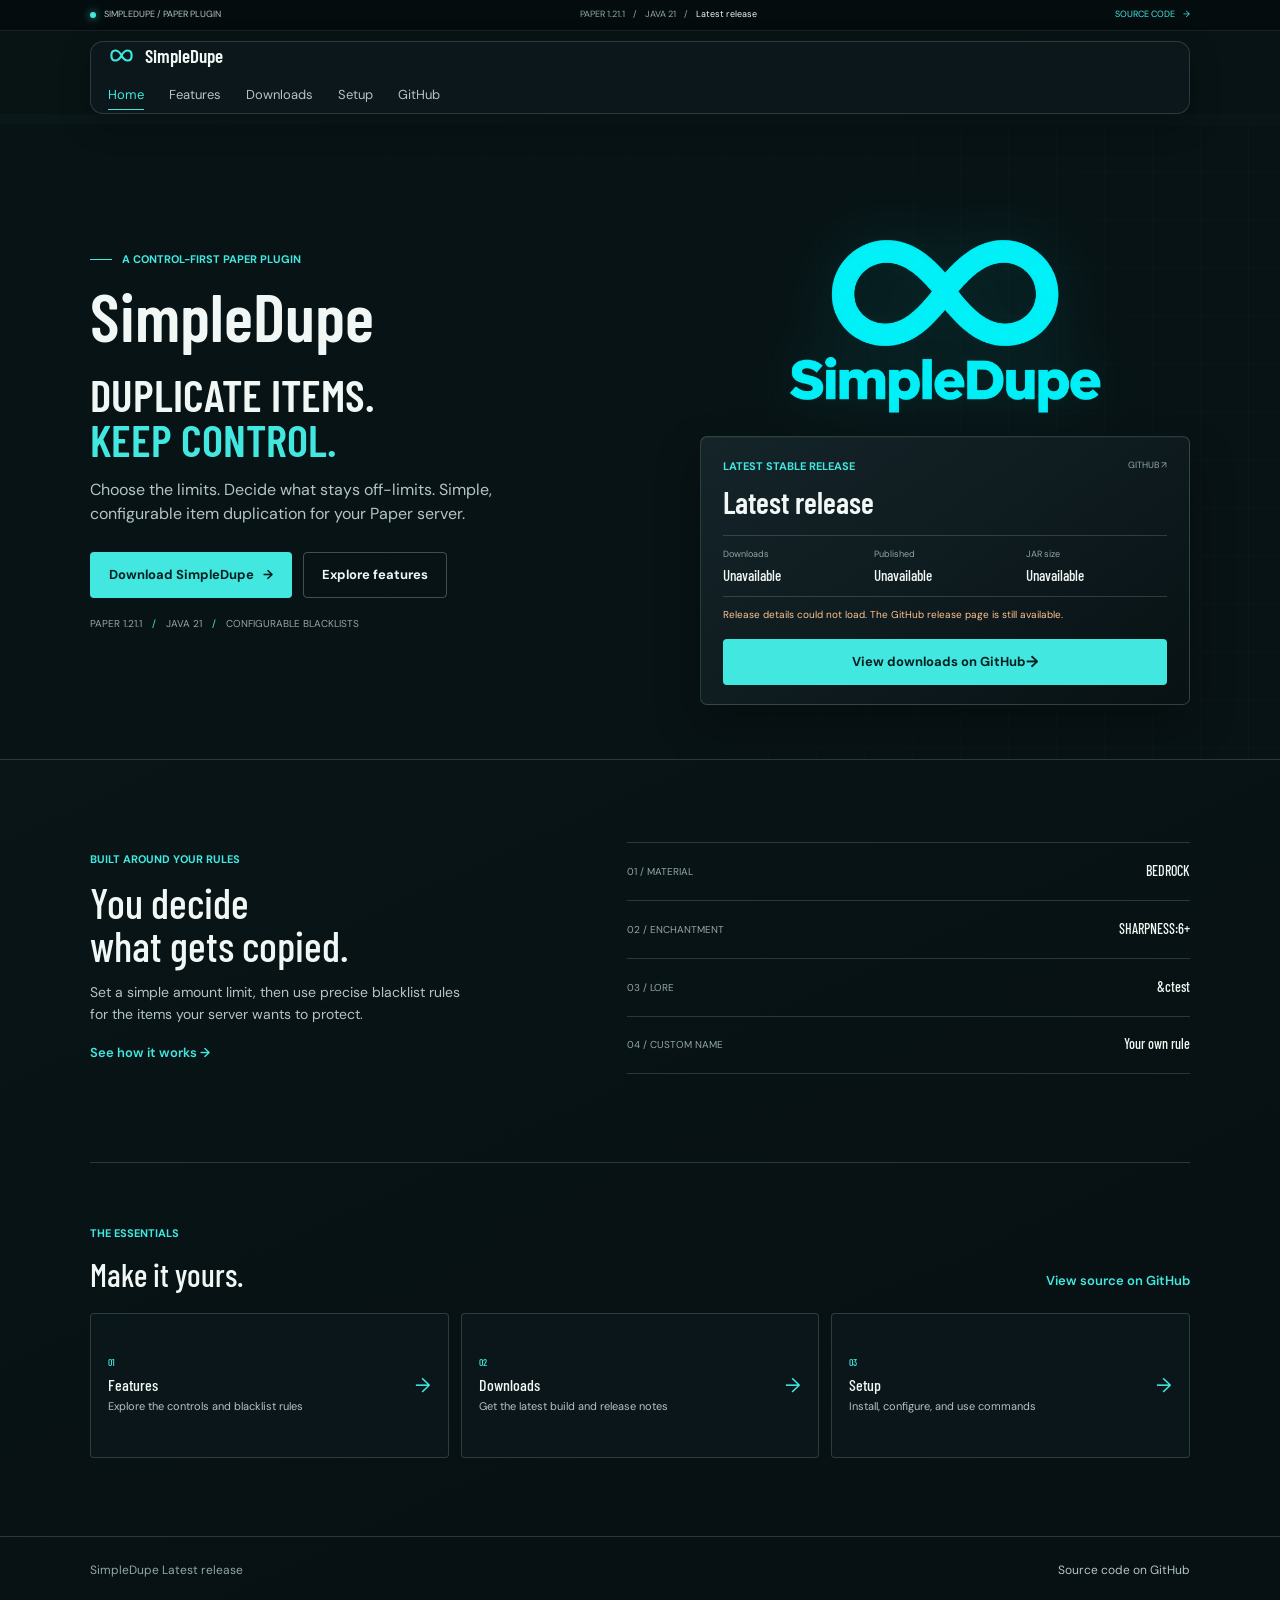
==== index.html @ b07b2b90 "Website 1.0.1" ====
<!doctype html>
<html lang="en">
<head>
  <meta charset="utf-8">
  <meta name="viewport" content="width=device-width, initial-scale=1">
  <meta name="theme-color" content="#081315">
  <meta name="description" content="SimpleDupe is a configurable Paper plugin for duplicating items with limits and detailed blacklists.">
  <title>SimpleDupe | Hub</title>
  <link rel="icon" type="image/svg+xml" href="assets/favicon.svg">
  <link rel="preconnect" href="https://fonts.googleapis.com">
  <link rel="preconnect" href="https://fonts.gstatic.com" crossorigin>
  <link href="https://fonts.googleapis.com/css2?family=Barlow+Condensed:wght@500;600;700&family=DM+Sans:wght@400;500;600;700&display=swap" rel="stylesheet">
  <link rel="stylesheet" href="styles.css">
</head>
<body>
  <header class="site-header">
    <div class="site-status">
      <div class="site-status-inner container">
        <span class="status-name"><span class="status-light" aria-hidden="true"></span> SIMPLEDUPE / PAPER PLUGIN</span>
        <span class="status-details">PAPER 1.21.1 <span aria-hidden="true">/</span> JAVA 21 <span aria-hidden="true">/</span> <span data-release-version>Loading...</span></span>
        <a href="https://github.com/skitmc/SimpleDupe" target="_blank" rel="noopener noreferrer">SOURCE CODE <span aria-hidden="true">&rarr;</span></a>
      </div>
    </div>
    <nav class="site-nav container" aria-label="Main navigation">
      <a class="brand" href="index.html" aria-label="SimpleDupe home"><img class="brand-icon" src="assets/favicon.svg" alt=""><span>SimpleDupe</span></a>
      <div class="nav-links">
        <a href="index.html" aria-current="page">Home</a>
        <a href="features.html">Features</a>
        <a href="download.html">Downloads</a>
        <a href="setup.html">Setup</a>
        <a href="https://github.com/skitmc/SimpleDupe" target="_blank" rel="noopener noreferrer">GitHub</a>
      </div>
    </nav>
  </header>

  <main>
    <section class="home-hero">
      <span class="shooting-star star-one" aria-hidden="true"></span>
      <span class="shooting-star star-two" aria-hidden="true"></span>
      <span class="shooting-star star-three" aria-hidden="true"></span>
      <div class="hero-inner container">
        <div class="hero-copy">
          <p class="eyebrow">A control-first Paper plugin</p>
          <h1>SimpleDupe</h1>
          <p class="hero-manifesto">DUPLICATE ITEMS.<br><span>KEEP CONTROL.</span></p>
          <p class="hero-lede">Choose the limits. Decide what stays off-limits. Simple, configurable item duplication for your Paper server.</p>
          <div class="hero-actions">
            <a class="button button-primary" href="download.html">Download SimpleDupe <span aria-hidden="true">&rarr;</span></a>
            <a class="button button-secondary" href="features.html">Explore features</a>
          </div>
          <p class="hero-compatibility">PAPER 1.21.1 <span aria-hidden="true">/</span> JAVA 21 <span aria-hidden="true">/</span> CONFIGURABLE BLACKLISTS</p>
        </div>
        <div class="hero-showcase">
          <img class="hero-art" src="assets/simpledupe-logo.png" alt="SimpleDupe cyan infinity logo">
          <section class="release-panel" aria-label="Latest release details">
            <div class="release-panel-heading">
              <p class="section-kicker">Latest stable release</p>
              <a href="https://github.com/skitmc/SimpleDupe/releases/latest" target="_blank" rel="noopener noreferrer">GITHUB <span aria-hidden="true">&nearr;</span></a>
            </div>
            <h2 data-release-version>Loading...</h2>
            <div class="release-panel-facts">
              <div><span>Downloads</span><strong data-release-downloads>Loading...</strong></div>
              <div><span>Published</span><strong data-release-date>Loading...</strong></div>
              <div><span>JAR size</span><strong data-jar-size>Loading...</strong></div>
            </div>
            <p class="release-status" data-release-status role="status" aria-live="polite">Checking latest release...</p>
            <a class="button button-primary release-download" data-download-jar href="https://github.com/skitmc/SimpleDupe/releases/latest" target="_blank" rel="noopener noreferrer"><span data-download-label>View latest release</span><span aria-hidden="true">&rarr;</span></a>
          </section>
        </div>
      </div>
    </section>

    <section class="control-story container" aria-labelledby="control-title">
      <div class="control-intro">
        <p class="section-kicker">Built around your rules</p>
        <h2 id="control-title">You decide<br>what gets copied.</h2>
        <p>Set a simple amount limit, then use precise blacklist rules for the items your server wants to protect.</p>
        <a class="inline-link" href="features.html">See how it works <span aria-hidden="true">&rarr;</span></a>
      </div>
      <div class="control-list" aria-label="Blacklist options">
        <div class="control-row"><span class="control-type">01 / MATERIAL</span><span class="control-value">BEDROCK</span></div>
        <div class="control-row"><span class="control-type">02 / ENCHANTMENT</span><span class="control-value">SHARPNESS:6+</span></div>
        <div class="control-row"><span class="control-type">03 / LORE</span><span class="control-value">&amp;ctest</span></div>
        <div class="control-row"><span class="control-type">04 / CUSTOM NAME</span><span class="control-value">Your own rule</span></div>
      </div>
    </section>

    <section class="hub-section container" aria-labelledby="hub-title">
      <div class="hub-heading">
        <div>
          <p class="section-kicker">The essentials</p>
          <h2 id="hub-title">Make it yours.</h2>
        </div>
        <a class="inline-link" href="https://github.com/skitmc/SimpleDupe" target="_blank" rel="noopener noreferrer">View source on GitHub</a>
      </div>
      <nav class="hub-grid" aria-label="SimpleDupe pages">
        <a class="hub-link" href="features.html">
          <span><span class="hub-index">01</span><strong>Features</strong><small>Explore the controls and blacklist rules</small></span>
          <span class="hub-arrow" aria-hidden="true">&rarr;</span>
        </a>
        <a class="hub-link" href="download.html">
          <span><span class="hub-index">02</span><strong>Downloads</strong><small>Get the latest build and release notes</small></span>
          <span class="hub-arrow" aria-hidden="true">&rarr;</span>
        </a>
        <a class="hub-link" href="setup.html">
          <span><span class="hub-index">03</span><strong>Setup</strong><small>Install, configure, and use commands</small></span>
          <span class="hub-arrow" aria-hidden="true">&rarr;</span>
        </a>
      </nav>
    </section>
  </main>

  <footer class="site-footer">
    <div class="footer-inner container"><span>SimpleDupe <span data-release-version>Latest release</span></span><a href="https://github.com/skitmc/SimpleDupe" target="_blank" rel="noopener noreferrer">Source code on GitHub</a></div>
  </footer>
  <script src="site.js" defer></script>
</body>
</html>
---- styles.css ----
:root {
  color-scheme: dark;
  --night: #081315;
  --surface: #0d1c1f;
  --ink: #f1f7f5;
  --muted: #b3c5c2;
  --faint: #91a8a4;
  --cyan: #42e8e0;
  --rule: rgba(188, 225, 222, .19);
  --ease-out: cubic-bezier(.2, .75, .25, 1);
  --display: "Barlow Condensed", "Avenir Next", sans-serif;
  --body: "DM Sans", "Avenir Next", sans-serif;
}

* { box-sizing: border-box; }
html { scroll-behavior: smooth; }
::selection { background: rgba(66, 232, 224, .25); color: var(--ink); }
body {
  margin: 0;
  background: linear-gradient(155deg, #0b181a 0%, var(--night) 55%, #071012 100%);
  color: var(--ink);
  font: 16px/1.55 var(--body);
}
a { color: inherit; }
a:focus-visible, button:focus-visible {
  outline: 2px solid var(--cyan);
  outline-offset: 4px;
}
.container { width: min(1100px, calc(100% - 48px)); margin-inline: auto; }
h1, h2, h3, p { margin-top: 0; }
h1, h2, h3 { font-family: var(--display); }

.site-header {
  position: sticky;
  top: 0;
  z-index: 5;
  background: rgba(8, 19, 21, .9);
  backdrop-filter: blur(18px);
}
.site-status {
  border-bottom: 1px solid rgba(188, 225, 222, .1);
  background: rgba(4, 11, 13, .72);
}
.site-status-inner {
  min-height: 30px;
  display: flex;
  align-items: center;
  justify-content: space-between;
  gap: 18px;
  color: var(--faint);
  font-size: 9px;
}
.status-name, .status-details, .site-status-inner > a { display: inline-flex; align-items: center; gap: 8px; white-space: nowrap; }
.status-name { color: var(--muted); }
.status-light { width: 6px; height: 6px; border-radius: 50%; background: var(--cyan); box-shadow: 0 0 9px rgba(66, 232, 224, .8); }
.status-details span[data-release-version] { color: var(--ink); }
.site-status-inner > a { color: var(--cyan); text-decoration: none; }
.site-status-inner > a:hover { color: var(--ink); }
.site-status-inner > a span { transition: transform .2s var(--ease-out); }
.site-status-inner > a:hover span { transform: translateX(3px); }
.site-nav {
  width: min(1100px, calc(100% - 48px));
  min-height: 66px;
  margin-block: 10px;
  padding-inline: 17px;
  border: 1px solid rgba(188, 225, 222, .18);
  border-radius: 13px;
  background: rgba(13, 25, 29, .82);
  box-shadow: 0 10px 32px rgba(0, 0, 0, .22);
}
.brand {
  display: inline-flex;
  align-items: center;
  gap: 10px;
  flex: 0 0 auto;
  font: 600 19px/1 var(--display);
  text-decoration: none;
}
.brand-icon { width: 27px; height: 27px; display: block; }
.nav-links { display: flex; align-items: center; gap: 25px; }
.nav-links a {
  position: relative;
  padding-block: 8px;
  color: var(--muted);
  font-size: 13px;
  text-decoration: none;
  transition: color .22s ease;
}
.nav-links a::after {
  position: absolute;
  right: 0;
  bottom: 3px;
  left: 0;
  height: 1px;
  content: "";
  background: var(--cyan);
  transform: scaleX(0);
  transform-origin: left;
  transition: transform .26s var(--ease-out);
}
.nav-links a:hover, .nav-links a:focus-visible, .nav-links a[aria-current="page"] { color: var(--cyan); }
.nav-links a:hover::after, .nav-links a:focus-visible::after, .nav-links a[aria-current="page"]::after { transform: scaleX(1); }
.brand-icon { transition: transform .35s var(--ease-out), filter .35s ease; }
.brand:hover .brand-icon { filter: drop-shadow(0 0 7px rgba(66, 232, 224, .7)); transform: rotate(-8deg) scale(1.08); }

.home-hero {
  position: relative;
  overflow: hidden;
  border-bottom: 1px solid var(--rule);
  background-color: var(--night);
  background-image:
    linear-gradient(rgba(180, 223, 219, .035) 1px, transparent 1px),
    linear-gradient(90deg, rgba(180, 223, 219, .035) 1px, transparent 1px);
  background-size: 48px 48px;
  animation: grid-drift 34s linear infinite;
}
.home-hero::after {
  position: absolute;
  inset: 0;
  z-index: 0;
  content: "";
  pointer-events: none;
  background: linear-gradient(90deg, var(--night) 0%, rgba(8, 19, 21, .94) 42%, rgba(8, 19, 21, .48) 100%);
}
.hero-inner {
  position: relative;
  z-index: 1;
  min-height: 610px;
  display: grid;
  grid-template-columns: 1fr .94fr;
  align-items: center;
  gap: 36px;
  padding-block: 54px;
}
.hero-copy { position: relative; z-index: 1; max-width: 610px; }
.hero-copy > * { animation: hero-enter .7s var(--ease-out) both; }
.hero-copy > :nth-child(1) { animation-delay: .08s; }
.hero-copy > :nth-child(2) { animation-delay: .16s; }
.hero-copy > :nth-child(3) { animation-delay: .24s; }
.hero-copy > :nth-child(4) { animation-delay: .32s; }
.hero-copy > :nth-child(5) { animation-delay: .4s; }
.hero-copy > :nth-child(6) { animation-delay: .48s; }
.eyebrow, .section-kicker {
  display: flex;
  align-items: center;
  gap: 10px;
  margin: 0 0 13px;
  color: var(--cyan);
  font-size: 11px;
  font-weight: 700;
  letter-spacing: 0;
  text-transform: uppercase;
}
.eyebrow::before { width: 22px; height: 1px; background: var(--cyan); content: ""; }
h1 { margin-bottom: 10px; font-size: 68px; font-weight: 600; line-height: 1.02; }
.hero-manifesto { margin: 22px 0 17px; font: 600 45px/.98 var(--display); }
.hero-manifesto span { color: var(--cyan); }
.hero-lede { max-width: 470px; margin-bottom: 25px; color: var(--muted); font-size: 16px; }
.release-version { margin: 0 0 15px; color: var(--cyan); font: 500 17px/1.3 var(--display); }
.hero-actions { display: flex; flex-wrap: wrap; gap: 11px; }
.hero-actions .button-primary span { display: inline-block; margin-left: 9px; transition: transform .22s var(--ease-out); }
.hero-actions .button-primary:hover span { transform: translateX(4px); }
.hero-compatibility { margin: 18px 0 0; color: var(--faint); font-size: 10px; }
.hero-compatibility span { padding-inline: 7px; color: var(--cyan); }
.hero-showcase { position: relative; z-index: 1; width: min(100%, 490px); justify-self: end; }
.hero-art {
  position: relative;
  z-index: 1;
  width: min(100%, 440px);
  height: 285px;
  display: block;
  margin: 0 auto -27px;
  object-fit: contain;
  filter: drop-shadow(0 0 34px rgba(0, 222, 219, .15));
  mix-blend-mode: screen;
  animation: logo-enter .95s .18s var(--ease-out) both, logo-glow 6s 1.2s ease-in-out infinite;
}
.release-panel {
  position: relative;
  z-index: 2;
  padding: 21px 22px 19px;
  border: 1px solid rgba(188, 225, 222, .19);
  border-radius: 7px;
  background: linear-gradient(145deg, rgba(21, 37, 42, .98), rgba(8, 18, 21, .98));
  box-shadow: 0 20px 45px rgba(0, 0, 0, .3), inset 0 1px rgba(255, 255, 255, .035);
  animation: hero-enter .72s .28s var(--ease-out) both;
}
.release-panel-heading { display: flex; align-items: center; justify-content: space-between; gap: 12px; }
.release-panel-heading .section-kicker { margin: 0; }
.release-panel-heading > a { color: var(--faint); font-size: 9px; text-decoration: none; }
.release-panel-heading > a:hover { color: var(--cyan); }
.release-panel h2 { margin: 9px 0 15px; font-size: 30px; font-weight: 600; }
.release-panel-facts { display: grid; grid-template-columns: repeat(3, minmax(0, 1fr)); gap: 10px; padding-block: 12px; border-block: 1px solid var(--rule); }
.release-panel-facts div { min-width: 0; }
.release-panel-facts span { display: block; margin-bottom: 4px; color: var(--faint); font-size: 9px; }
.release-panel-facts strong { display: block; overflow: hidden; color: var(--ink); font: 500 15px/1.2 var(--display); text-overflow: ellipsis; white-space: nowrap; }
.release-panel .release-status { margin: 10px 0 12px; font-size: 10px; }
.release-download { width: 100%; min-height: 41px; justify-content: space-between; }
.release-download > span[aria-hidden="true"] { font-size: 16px; transition: transform .22s var(--ease-out); }
.release-download:hover > span[aria-hidden="true"] { transform: translateX(4px); }

.shooting-star {
  position: absolute;
  z-index: 0;
  width: 110px;
  height: 2px;
  border-radius: 2px;
  opacity: 0;
  pointer-events: none;
  background: linear-gradient(90deg, transparent, rgba(54, 227, 221, .12), var(--cyan));
  box-shadow: 0 0 8px rgba(54, 227, 221, .75);
  transform: rotate(-35deg);
  animation: shoot 7.5s linear infinite;
}
.shooting-star::after {
  position: absolute;
  top: -2px;
  right: -2px;
  width: 6px;
  height: 6px;
  border-radius: 50%;
  content: "";
  background: #e3fffc;
  box-shadow: 0 0 11px 2px var(--cyan);
}
.star-one { top: 16%; right: 6%; animation-delay: .5s; }
.star-two { top: 58%; right: 34%; width: 76px; animation-delay: 3.1s; animation-duration: 9s; }
.star-three { top: 82%; right: 13%; width: 88px; animation-delay: 5.3s; animation-duration: 8s; }
@keyframes shoot {
  0%, 64%, 100% { opacity: 0; transform: translate3d(28px, -18px, 0) rotate(-35deg); }
  68% { opacity: .9; }
  76% { opacity: 0; transform: translate3d(-100px, 65px, 0) rotate(-35deg); }
}
@keyframes grid-drift {
  to { background-position: 48px 48px; }
}
@keyframes hero-enter {
  from { opacity: 0; transform: translateY(15px); }
  to { opacity: 1; transform: translateY(0); }
}
@keyframes logo-enter {
  from { opacity: 0; transform: translateY(12px) scale(.97); }
  to { opacity: 1; transform: translateY(0) scale(1); }
}
@keyframes logo-glow {
  0%, 100% { filter: drop-shadow(0 0 23px rgba(66, 232, 224, .1)); }
  50% { filter: drop-shadow(0 0 38px rgba(66, 232, 224, .24)); }
}

.button {
  position: relative;
  overflow: hidden;
  min-height: 46px;
  display: inline-flex;
  align-items: center;
  justify-content: center;
  padding: 0 18px;
  border: 1px solid transparent;
  border-radius: 4px;
  font-size: 13px;
  font-weight: 700;
  text-decoration: none;
  transition: background .22s ease, border-color .22s ease, box-shadow .22s ease, transform .22s var(--ease-out);
}
.button:hover { box-shadow: 0 7px 22px rgba(0, 0, 0, .22); transform: translateY(-2px); }
.button-primary { background: var(--cyan); color: #062022; }
.button-primary:hover { background: #75f3ec; }
.button-secondary { border-color: rgba(207, 238, 234, .28); color: var(--ink); }
.button-secondary:hover { border-color: var(--cyan); }
.release-status { min-height: 20px; margin: 12px 0 0; color: var(--faint); font-size: 12px; }
.release-status[data-state="error"] { color: #ffc38f; }

.home-highlights { padding-block: 39px 49px; }
.section-heading { max-width: 650px; margin-bottom: 27px; }
.section-heading h2, .page-intro h1 { margin-bottom: 0; }
h2 { margin-bottom: 20px; font-size: 27px; font-weight: 500; line-height: 1.2; }
.feature-grid { display: grid; grid-template-columns: repeat(3, minmax(0, 1fr)); }
.feature {
  min-height: 158px;
  padding: 17px 24px 0 0;
  border-top: 1px solid var(--rule);
}
.feature + .feature { padding-left: 24px; border-left: 1px solid var(--rule); }
.feature-index { display: block; margin-bottom: 17px; color: var(--cyan); font: 500 11px/1 var(--display); }
.feature h3 { margin-bottom: 7px; font-size: 16px; font-weight: 500; }
.feature p { margin: 0; color: var(--muted); font-size: 13px; }
.inline-link { display: inline-block; margin-top: 20px; color: var(--cyan); font-size: 13px; font-weight: 600; text-decoration: none; }
.inline-link:hover { text-decoration: underline; }

.metrics { display: grid; grid-template-columns: repeat(3, 1fr); border-block: 1px solid var(--rule); }
.metric { padding: 19px 24px 19px 0; }
.metric + .metric { padding-left: 24px; border-left: 1px solid var(--rule); }
.metric-label { display: block; margin-bottom: 5px; color: var(--faint); font-size: 10px; font-weight: 700; letter-spacing: 0; text-transform: uppercase; }
.metric-value { display: block; color: var(--ink); font: 500 16px/1.3 var(--display); }
.release-bar { padding-top: 20px; }
.release-bar .metrics { padding-block: 5px; }
.release-bar .metric { padding-block: 16px; }
.release-bar .release-status { margin-top: 8px; }
.control-story {
  display: grid;
  grid-template-columns: .9fr 1.1fr;
  align-items: center;
  gap: 76px;
  padding-block: 82px 88px;
  border-bottom: 1px solid var(--rule);
}
.control-intro h2 { margin-bottom: 15px; font-size: 42px; line-height: 1.03; }
.control-intro h2 span { color: var(--cyan); }
.control-intro > p:not(.section-kicker) { max-width: 390px; margin-bottom: 0; color: var(--muted); font-size: 14px; }
.control-intro .inline-link { margin-top: 18px; }
.control-row {
  min-height: 58px;
  display: flex;
  align-items: center;
  justify-content: space-between;
  gap: 18px;
  border-top: 1px solid var(--rule);
  transition: padding .24s var(--ease-out), border-color .24s ease;
}
.control-row:last-child { border-bottom: 1px solid var(--rule); }
.control-row:hover { padding-inline: 9px; border-color: rgba(66, 232, 224, .48); }
.control-type { color: var(--faint); font-size: 10px; }
.control-value { color: var(--ink); font: 500 14px/1.35 var(--display); text-align: right; }
.hub-section { padding-block: 62px 78px; }
.hub-heading { display: flex; align-items: end; justify-content: space-between; gap: 20px; margin-bottom: 20px; }
.hub-heading h2 { margin: 0; font-size: 32px; }
.hub-heading .inline-link { flex: 0 0 auto; margin: 0 0 2px; }
.hub-grid { display: grid; grid-template-columns: repeat(3, minmax(0, 1fr)); gap: 12px; }
.hub-link {
  min-height: 145px;
  display: flex;
  align-items: center;
  justify-content: space-between;
  gap: 12px;
  padding: 17px;
  border: 1px solid var(--rule);
  border-radius: 4px;
  background: rgba(13, 28, 31, .56);
  text-decoration: none;
  transition: border-color .25s ease, background .25s ease, box-shadow .25s ease, transform .25s var(--ease-out);
}
.hub-link:hover, .hub-link:focus-visible { transform: translateY(-3px); border-color: rgba(66, 232, 224, .6); background: var(--surface); box-shadow: 0 12px 28px rgba(0, 0, 0, .2), inset 0 0 25px rgba(66, 232, 224, .035); }
.hub-index { display: block; margin-bottom: 8px; color: var(--cyan); font: 500 10px/1 var(--display); }
.hub-link strong { display: block; margin-bottom: 3px; font: 500 16px/1.3 var(--display); }
.hub-link small { display: block; color: var(--muted); font-size: 11px; line-height: 1.4; }
.hub-arrow { flex: 0 0 auto; color: var(--cyan); font-size: 20px; transition: transform .25s var(--ease-out); }
.hub-link:hover .hub-arrow, .hub-link:focus-visible .hub-arrow { transform: translateX(5px); }

.page-intro {
  position: relative;
  overflow: hidden;
  isolation: isolate;
  padding-block: 68px 45px;
  border-bottom: 1px solid var(--rule);
  background-image: linear-gradient(rgba(180, 223, 219, .025) 1px, transparent 1px), linear-gradient(90deg, rgba(180, 223, 219, .025) 1px, transparent 1px);
  background-size: 38px 38px;
}
.page-intro::after {
  position: absolute;
  top: 50%;
  right: max(24px, calc((100vw - 1100px) / 2));
  z-index: -1;
  width: 100px;
  height: 1px;
  content: "";
  background: var(--cyan);
  box-shadow: 0 0 24px 5px rgba(66, 232, 224, .16);
  opacity: .65;
  animation: line-breathe 4s ease-in-out infinite;
}
.page-intro h1 { margin-bottom: 12px; font-size: 54px; line-height: 1.04; }
.page-intro p:last-child { max-width: 680px; margin-bottom: 0; color: var(--muted); font-size: 15px; }
.content-section { padding-block: 48px 64px; }
.content-section + .content-section { border-top: 1px solid var(--rule); }
.content-section h2 { margin-bottom: 15px; font-size: 30px; }
.content-copy { max-width: 760px; color: var(--muted); font-size: 14px; }
.content-copy p { margin-bottom: 13px; }
.content-copy strong { color: var(--ink); font-weight: 600; }

.download-layout { display: grid; grid-template-columns: 1fr .85fr; gap: 72px; align-items: start; }
.download-copy h2 { margin-bottom: 10px; }
.download-copy > p:not(.section-kicker) { max-width: 460px; color: var(--muted); font-size: 14px; }
.release-facts { margin: 8px 0 0; }
.fact { display: flex; align-items: baseline; justify-content: space-between; gap: 18px; padding: 12px 0; border-top: 1px solid var(--rule); }
.fact:last-child { border-bottom: 1px solid var(--rule); }
.fact-label { color: var(--faint); font-size: 10px; font-weight: 700; letter-spacing: 0; text-transform: uppercase; }
.fact-value { color: var(--ink); font: 500 14px/1.3 var(--display); text-align: right; }
.release-notes { max-width: 760px; color: #c5d3d1; font-size: 14px; }
.release-notes h3 { margin: 22px 0 8px; color: var(--ink); font-size: 16px; font-weight: 600; }
.release-notes p { margin: 0 0 12px; }
.release-notes ul { margin: 0 0 16px; padding-left: 19px; }
.release-notes li { margin: 5px 0; padding-left: 3px; }
.release-notes-empty { color: var(--muted); }
.data-table tbody tr { transition: background .2s ease; }
.data-table tbody tr:hover { background: rgba(66, 232, 224, .035); }
.data-table td, .data-table th { transition: color .2s ease; }
.data-table tbody tr:hover td { color: var(--ink); }

html.motion-ready .scroll-reveal {
  opacity: 0;
  filter: blur(4px);
  transform: translateY(18px);
  transition: opacity .65s var(--ease-out), filter .65s var(--ease-out), transform .65s var(--ease-out);
}
html.motion-ready .scroll-reveal.is-visible { opacity: 1; filter: blur(0); transform: translateY(0); }
.feature-grid .scroll-reveal:nth-child(2), .hub-grid .scroll-reveal:nth-child(2) { transition-delay: 90ms; }
.feature-grid .scroll-reveal:nth-child(3), .hub-grid .scroll-reveal:nth-child(3) { transition-delay: 180ms; }
.feature-grid .scroll-reveal:nth-child(4), .hub-grid .scroll-reveal:nth-child(4) { transition-delay: 270ms; }
.control-list .scroll-reveal:nth-child(2) { transition-delay: 90ms; }
.control-list .scroll-reveal:nth-child(3) { transition-delay: 180ms; }
.control-list .scroll-reveal:nth-child(4) { transition-delay: 270ms; }
@keyframes line-breathe { 0%, 100% { opacity: .35; transform: scaleX(.8); } 50% { opacity: .9; transform: scaleX(1); } }

.data-table { width: 100%; border-collapse: collapse; text-align: left; }
.data-table th, .data-table td { padding: 13px 16px 13px 0; border-top: 1px solid var(--rule); vertical-align: top; }
.data-table th { width: 29%; color: var(--ink); font: 500 14px/1.4 var(--display); }
.data-table td { color: var(--muted); font-size: 13px; }
code, pre { font-family: "SFMono-Regular", Consolas, monospace; }
code { color: var(--cyan); font-size: .92em; }
pre {
  overflow-x: auto;
  margin: 18px 0 0;
  padding: 19px 21px;
  border: 1px solid var(--rule);
  border-radius: 4px;
  background: #060e10;
  color: #c5d3d1;
  font-size: 12px;
  line-height: 1.7;
  tab-size: 2;
}

.site-footer { margin-top: 0; border-top: 1px solid var(--rule); color: var(--faint); font-size: 12px; }
.footer-inner { min-height: 66px; display: flex; align-items: center; justify-content: space-between; gap: 18px; }
.footer-inner a { color: var(--muted); text-decoration: none; }
.footer-inner a:hover { color: var(--cyan); }

@media (max-width: 760px) {
  .container { width: min(100% - 36px, 600px); }
  .site-nav { min-height: 62px; }
  .status-details { margin-left: auto; }
  .site-status-inner > a { display: none; }
  .nav-links { gap: 15px; }
  .nav-links a { font-size: 12px; }
  .hero-inner { min-height: 0; grid-template-columns: 1fr; gap: 10px; padding-block: 44px 30px; }
  h1 { font-size: 54px; }
  .hero-manifesto { font-size: 38px; }
  .hero-showcase { width: min(100%, 500px); justify-self: center; margin-top: 8px; }
  .hero-art { width: min(100%, 370px); height: 235px; }
  .star-two { right: 18%; }
  .home-highlights { padding-block: 37px 43px; }
  .feature-grid { grid-template-columns: 1fr; }
  .feature, .feature + .feature { min-height: 0; padding: 15px 0; border-left: 0; }
  .feature-index { margin-bottom: 9px; }
  .metrics { grid-template-columns: 1fr; }
  .metric, .metric + .metric { display: flex; justify-content: space-between; gap: 12px; padding: 12px 0; border-left: 0; }
  .metric + .metric { border-top: 1px solid var(--rule); }
  .metric-label { margin: 0; }
  .metric-value { text-align: right; }
  .control-story { grid-template-columns: 1fr; gap: 30px; padding-block: 54px 60px; }
  .control-intro h2 { font-size: 35px; }
  .hub-section { padding-block: 30px 42px; }
  .hub-heading { align-items: flex-start; flex-direction: column; gap: 9px; }
  .hub-grid { grid-template-columns: 1fr; }
  .hub-link { min-height: 86px; padding: 14px 16px; }
  .page-intro { padding-block: 45px 29px; }
  .page-intro::after { display: none; }
  .page-intro h1 { font-size: 38px; }
  .download-layout { grid-template-columns: 1fr; gap: 25px; }
  .content-section { padding-block: 30px 42px; }
}
@media (max-width: 480px) {
  .container { width: calc(100% - 32px); }
  .site-status-inner { min-height: 27px; font-size: 8px; }
  .status-details { gap: 5px; }
  .site-nav { flex-wrap: wrap; justify-content: center; padding: 10px 12px; }
  .brand { width: 100%; justify-content: center; }
  .nav-links { width: 100%; justify-content: center; flex-wrap: wrap; gap: 8px 17px; }
  .nav-links a { padding-block: 3px; font-size: 11px; }
  h1 { font-size: 46px; }
  .hero-manifesto { font-size: 32px; }
  .hero-actions { align-items: stretch; flex-direction: column; }
  .button { width: 100%; }
  .hero-art { height: 190px; margin-bottom: -17px; }
  .release-panel { padding: 17px 15px 15px; }
  .release-panel-facts { gap: 6px; }
  .release-panel-facts span { font-size: 8px; }
  .release-panel-facts strong { font-size: 13px; }
  .data-table th { width: 37%; }
  .data-table th, .data-table td { padding-right: 9px; font-size: 12px; }
  .footer-inner { align-items: flex-start; flex-direction: column; justify-content: center; padding-block: 15px; }
}
@media (prefers-reduced-motion: reduce) {
  *, *::before, *::after { scroll-behavior: auto !important; animation-duration: .01ms !important; animation-iteration-count: 1 !important; transition-duration: .01ms !important; }
  html.motion-ready .scroll-reveal { opacity: 1; filter: none; transform: none; }
}
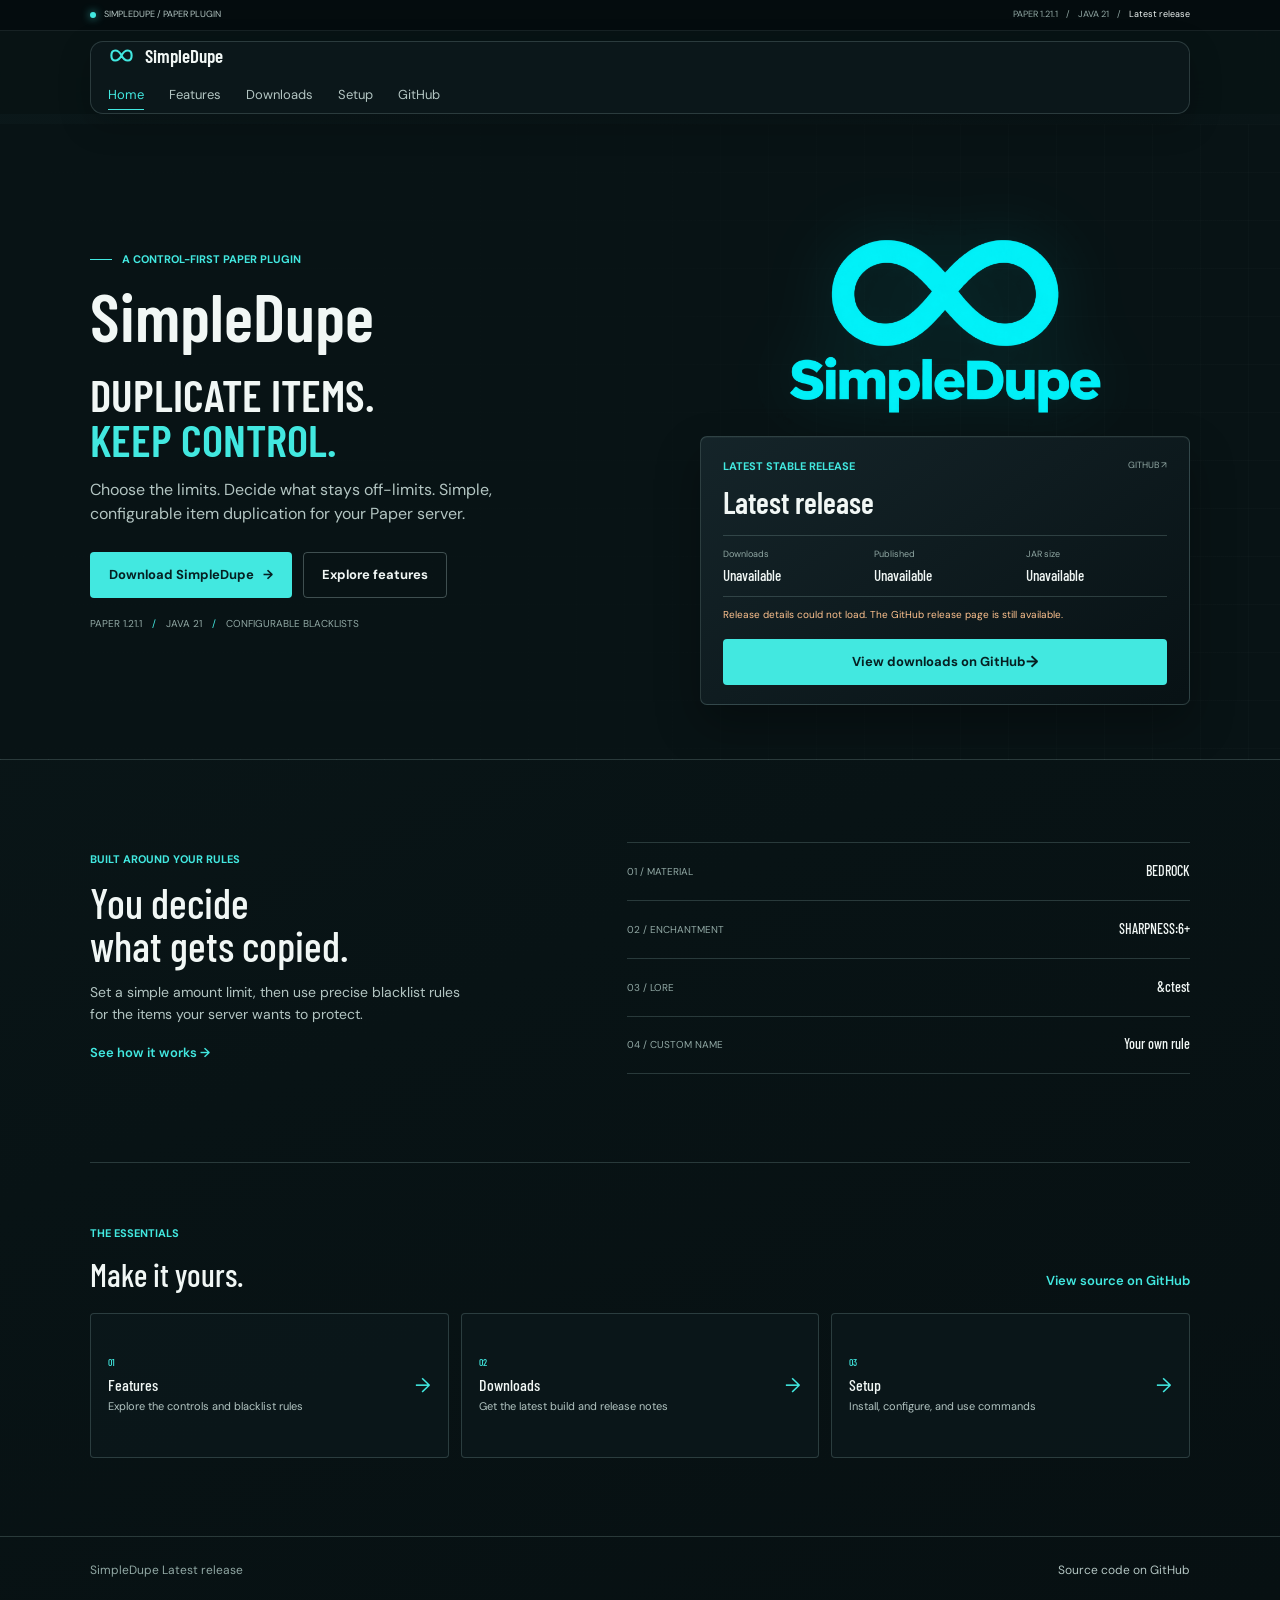
==== commit 3c87bad2: "Website 1.0.1 Visual Fix" ====
--- a/index.html
+++ b/index.html
@@ -18,7 +18,6 @@
       <div class="site-status-inner container">
         <span class="status-name"><span class="status-light" aria-hidden="true"></span> SIMPLEDUPE / PAPER PLUGIN</span>
         <span class="status-details">PAPER 1.21.1 <span aria-hidden="true">/</span> JAVA 21 <span aria-hidden="true">/</span> <span data-release-version>Loading...</span></span>
-        <a href="https://github.com/skitmc/SimpleDupe" target="_blank" rel="noopener noreferrer">SOURCE CODE <span aria-hidden="true">&rarr;</span></a>
       </div>
     </div>
     <nav class="site-nav container" aria-label="Main navigation">
--- a/styles.css
+++ b/styles.css
@@ -50,14 +50,10 @@
   color: var(--faint);
   font-size: 9px;
 }
-.status-name, .status-details, .site-status-inner > a { display: inline-flex; align-items: center; gap: 8px; white-space: nowrap; }
+.status-name, .status-details { display: inline-flex; align-items: center; gap: 8px; white-space: nowrap; }
 .status-name { color: var(--muted); }
 .status-light { width: 6px; height: 6px; border-radius: 50%; background: var(--cyan); box-shadow: 0 0 9px rgba(66, 232, 224, .8); }
 .status-details span[data-release-version] { color: var(--ink); }
-.site-status-inner > a { color: var(--cyan); text-decoration: none; }
-.site-status-inner > a:hover { color: var(--ink); }
-.site-status-inner > a span { transition: transform .2s var(--ease-out); }
-.site-status-inner > a:hover span { transform: translateX(3px); }
 .site-nav {
   width: min(1100px, calc(100% - 48px));
   min-height: 66px;
@@ -439,7 +435,6 @@
   .container { width: min(100% - 36px, 600px); }
   .site-nav { min-height: 62px; }
   .status-details { margin-left: auto; }
-  .site-status-inner > a { display: none; }
   .nav-links { gap: 15px; }
   .nav-links a { font-size: 12px; }
   .hero-inner { min-height: 0; grid-template-columns: 1fr; gap: 10px; padding-block: 44px 30px; }
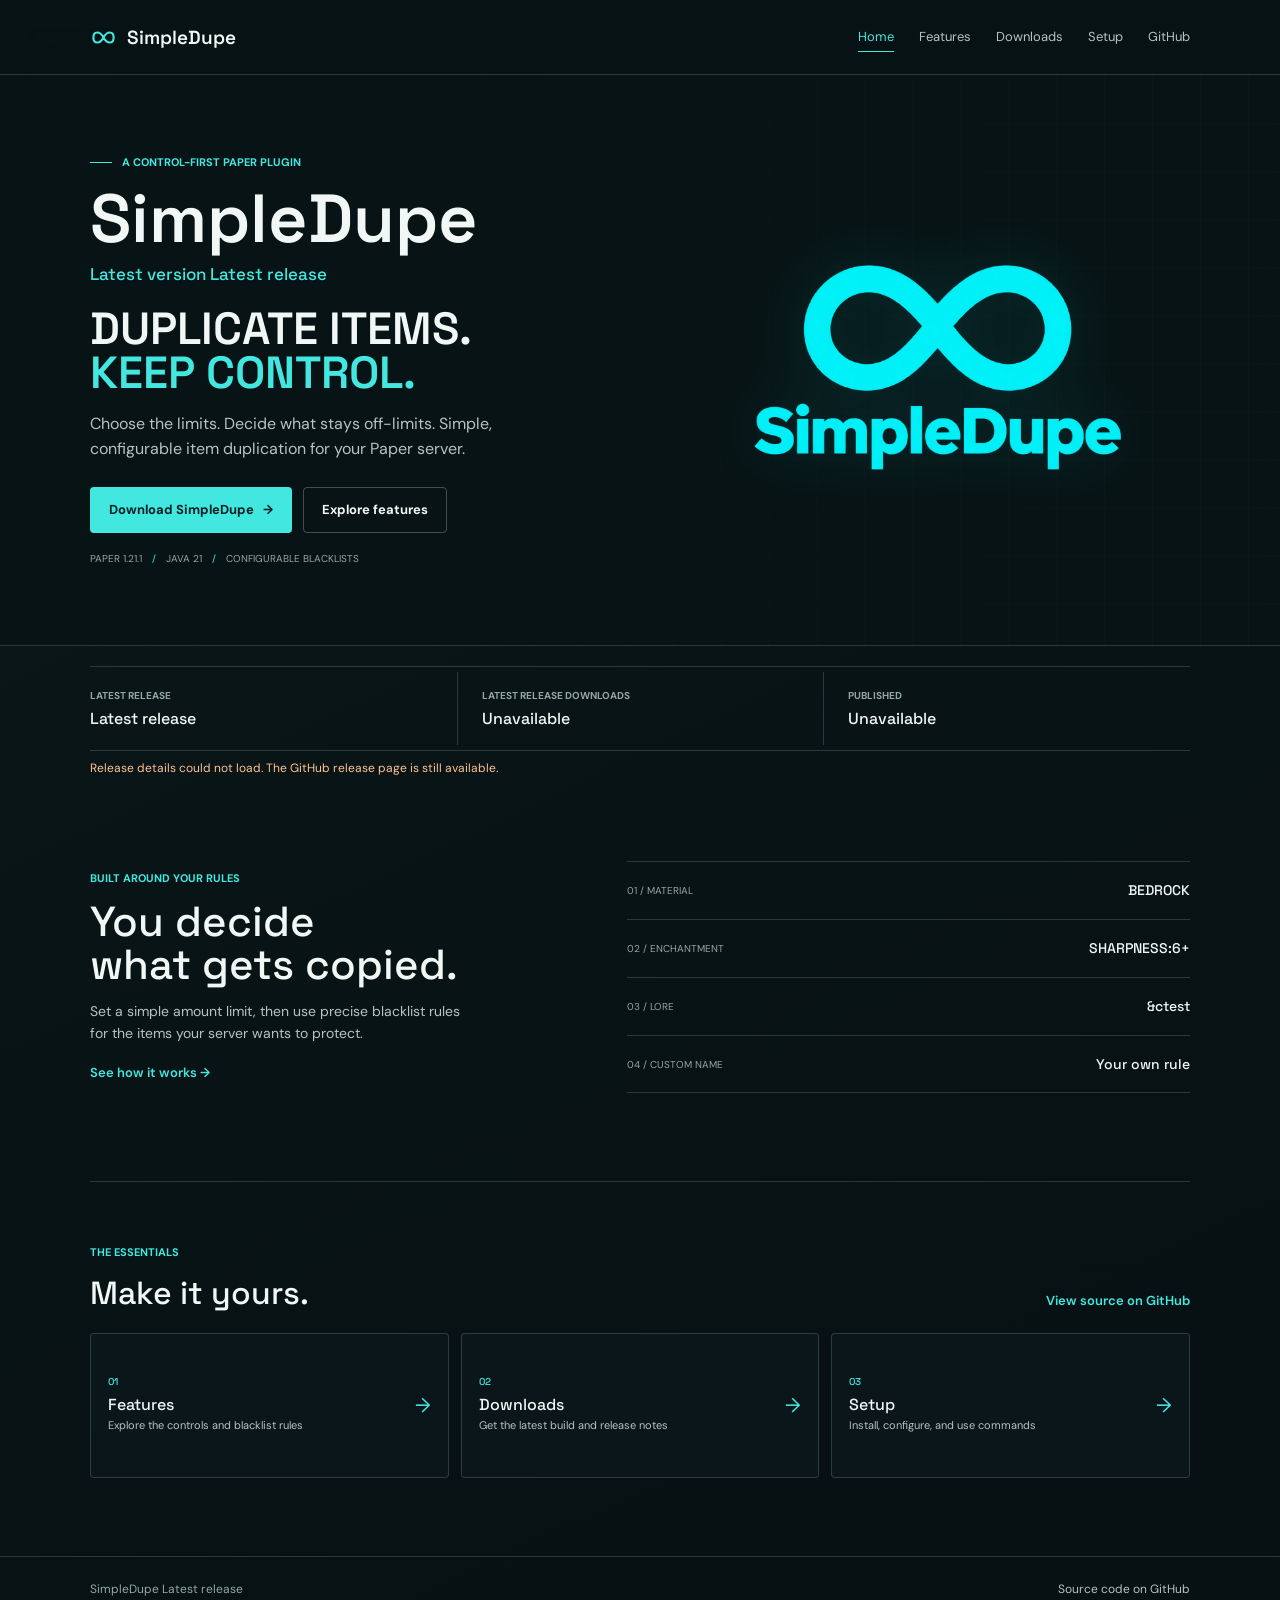
==== commit ec154642: "Website Revert" ====
--- a/index.html
+++ b/index.html
@@ -9,17 +9,11 @@
   <link rel="icon" type="image/svg+xml" href="assets/favicon.svg">
   <link rel="preconnect" href="https://fonts.googleapis.com">
   <link rel="preconnect" href="https://fonts.gstatic.com" crossorigin>
-  <link href="https://fonts.googleapis.com/css2?family=Barlow+Condensed:wght@500;600;700&family=DM+Sans:wght@400;500;600;700&display=swap" rel="stylesheet">
+  <link href="https://fonts.googleapis.com/css2?family=DM+Sans:wght@400;500;600;700&family=Space+Grotesk:wght@400;500;600;700&display=swap" rel="stylesheet">
   <link rel="stylesheet" href="styles.css">
 </head>
 <body>
   <header class="site-header">
-    <div class="site-status">
-      <div class="site-status-inner container">
-        <span class="status-name"><span class="status-light" aria-hidden="true"></span> SIMPLEDUPE / PAPER PLUGIN</span>
-        <span class="status-details">PAPER 1.21.1 <span aria-hidden="true">/</span> JAVA 21 <span aria-hidden="true">/</span> <span data-release-version>Loading...</span></span>
-      </div>
-    </div>
     <nav class="site-nav container" aria-label="Main navigation">
       <a class="brand" href="index.html" aria-label="SimpleDupe home"><img class="brand-icon" src="assets/favicon.svg" alt=""><span>SimpleDupe</span></a>
       <div class="nav-links">
@@ -41,6 +35,7 @@
         <div class="hero-copy">
           <p class="eyebrow">A control-first Paper plugin</p>
           <h1>SimpleDupe</h1>
+          <p class="release-version">Latest version <span data-release-version>Loading...</span></p>
           <p class="hero-manifesto">DUPLICATE ITEMS.<br><span>KEEP CONTROL.</span></p>
           <p class="hero-lede">Choose the limits. Decide what stays off-limits. Simple, configurable item duplication for your Paper server.</p>
           <div class="hero-actions">
@@ -49,24 +44,17 @@
           </div>
           <p class="hero-compatibility">PAPER 1.21.1 <span aria-hidden="true">/</span> JAVA 21 <span aria-hidden="true">/</span> CONFIGURABLE BLACKLISTS</p>
         </div>
-        <div class="hero-showcase">
-          <img class="hero-art" src="assets/simpledupe-logo.png" alt="SimpleDupe cyan infinity logo">
-          <section class="release-panel" aria-label="Latest release details">
-            <div class="release-panel-heading">
-              <p class="section-kicker">Latest stable release</p>
-              <a href="https://github.com/skitmc/SimpleDupe/releases/latest" target="_blank" rel="noopener noreferrer">GITHUB <span aria-hidden="true">&nearr;</span></a>
-            </div>
-            <h2 data-release-version>Loading...</h2>
-            <div class="release-panel-facts">
-              <div><span>Downloads</span><strong data-release-downloads>Loading...</strong></div>
-              <div><span>Published</span><strong data-release-date>Loading...</strong></div>
-              <div><span>JAR size</span><strong data-jar-size>Loading...</strong></div>
-            </div>
-            <p class="release-status" data-release-status role="status" aria-live="polite">Checking latest release...</p>
-            <a class="button button-primary release-download" data-download-jar href="https://github.com/skitmc/SimpleDupe/releases/latest" target="_blank" rel="noopener noreferrer"><span data-download-label>View latest release</span><span aria-hidden="true">&rarr;</span></a>
-          </section>
-        </div>
+        <img class="hero-art" src="assets/simpledupe-logo.png" alt="SimpleDupe cyan infinity logo">
       </div>
+    </section>
+
+    <section class="container release-bar" aria-label="Latest release overview">
+      <div class="metrics">
+        <div class="metric"><span class="metric-label">Latest release</span><span class="metric-value" data-release-version>Loading...</span></div>
+        <div class="metric"><span class="metric-label">Latest release downloads</span><span class="metric-value" data-release-downloads>Loading...</span></div>
+        <div class="metric"><span class="metric-label">Published</span><span class="metric-value" data-release-date>Loading...</span></div>
+      </div>
+      <p class="release-status" data-release-status role="status" aria-live="polite">Loading release details...</p>
     </section>
 
     <section class="control-story container" aria-labelledby="control-title">
--- a/styles.css
+++ b/styles.css
@@ -8,7 +8,7 @@
   --cyan: #42e8e0;
   --rule: rgba(188, 225, 222, .19);
   --ease-out: cubic-bezier(.2, .75, .25, 1);
-  --display: "Barlow Condensed", "Avenir Next", sans-serif;
+  --display: "Space Grotesk", "Avenir Next", sans-serif;
   --body: "DM Sans", "Avenir Next", sans-serif;
 }
 
@@ -34,35 +34,16 @@
   position: sticky;
   top: 0;
   z-index: 5;
-  background: rgba(8, 19, 21, .9);
-  backdrop-filter: blur(18px);
-}
-.site-status {
-  border-bottom: 1px solid rgba(188, 225, 222, .1);
-  background: rgba(4, 11, 13, .72);
-}
-.site-status-inner {
-  min-height: 30px;
+  border-bottom: 1px solid var(--rule);
+  background: rgba(8, 19, 21, .96);
+  backdrop-filter: blur(16px);
+}
+.site-nav {
+  min-height: 74px;
   display: flex;
   align-items: center;
   justify-content: space-between;
-  gap: 18px;
-  color: var(--faint);
-  font-size: 9px;
-}
-.status-name, .status-details { display: inline-flex; align-items: center; gap: 8px; white-space: nowrap; }
-.status-name { color: var(--muted); }
-.status-light { width: 6px; height: 6px; border-radius: 50%; background: var(--cyan); box-shadow: 0 0 9px rgba(66, 232, 224, .8); }
-.status-details span[data-release-version] { color: var(--ink); }
-.site-nav {
-  width: min(1100px, calc(100% - 48px));
-  min-height: 66px;
-  margin-block: 10px;
-  padding-inline: 17px;
-  border: 1px solid rgba(188, 225, 222, .18);
-  border-radius: 13px;
-  background: rgba(13, 25, 29, .82);
-  box-shadow: 0 10px 32px rgba(0, 0, 0, .22);
+  gap: 24px;
 }
 .brand {
   display: inline-flex;
@@ -121,9 +102,9 @@
 .hero-inner {
   position: relative;
   z-index: 1;
-  min-height: 610px;
+  min-height: 570px;
   display: grid;
-  grid-template-columns: 1fr .94fr;
+  grid-template-columns: 1.05fr .95fr;
   align-items: center;
   gap: 36px;
   padding-block: 54px;
@@ -158,42 +139,17 @@
 .hero-actions .button-primary:hover span { transform: translateX(4px); }
 .hero-compatibility { margin: 18px 0 0; color: var(--faint); font-size: 10px; }
 .hero-compatibility span { padding-inline: 7px; color: var(--cyan); }
-.hero-showcase { position: relative; z-index: 1; width: min(100%, 490px); justify-self: end; }
 .hero-art {
   position: relative;
   z-index: 1;
-  width: min(100%, 440px);
-  height: 285px;
+  width: min(100%, 510px);
+  height: auto;
   display: block;
-  margin: 0 auto -27px;
-  object-fit: contain;
+  justify-self: end;
   filter: drop-shadow(0 0 34px rgba(0, 222, 219, .15));
   mix-blend-mode: screen;
   animation: logo-enter .95s .18s var(--ease-out) both, logo-glow 6s 1.2s ease-in-out infinite;
 }
-.release-panel {
-  position: relative;
-  z-index: 2;
-  padding: 21px 22px 19px;
-  border: 1px solid rgba(188, 225, 222, .19);
-  border-radius: 7px;
-  background: linear-gradient(145deg, rgba(21, 37, 42, .98), rgba(8, 18, 21, .98));
-  box-shadow: 0 20px 45px rgba(0, 0, 0, .3), inset 0 1px rgba(255, 255, 255, .035);
-  animation: hero-enter .72s .28s var(--ease-out) both;
-}
-.release-panel-heading { display: flex; align-items: center; justify-content: space-between; gap: 12px; }
-.release-panel-heading .section-kicker { margin: 0; }
-.release-panel-heading > a { color: var(--faint); font-size: 9px; text-decoration: none; }
-.release-panel-heading > a:hover { color: var(--cyan); }
-.release-panel h2 { margin: 9px 0 15px; font-size: 30px; font-weight: 600; }
-.release-panel-facts { display: grid; grid-template-columns: repeat(3, minmax(0, 1fr)); gap: 10px; padding-block: 12px; border-block: 1px solid var(--rule); }
-.release-panel-facts div { min-width: 0; }
-.release-panel-facts span { display: block; margin-bottom: 4px; color: var(--faint); font-size: 9px; }
-.release-panel-facts strong { display: block; overflow: hidden; color: var(--ink); font: 500 15px/1.2 var(--display); text-overflow: ellipsis; white-space: nowrap; }
-.release-panel .release-status { margin: 10px 0 12px; font-size: 10px; }
-.release-download { width: 100%; min-height: 41px; justify-content: space-between; }
-.release-download > span[aria-hidden="true"] { font-size: 16px; transition: transform .22s var(--ease-out); }
-.release-download:hover > span[aria-hidden="true"] { transform: translateX(4px); }
 
 .shooting-star {
   position: absolute;
@@ -433,15 +389,13 @@
 
 @media (max-width: 760px) {
   .container { width: min(100% - 36px, 600px); }
-  .site-nav { min-height: 62px; }
-  .status-details { margin-left: auto; }
+  .site-nav { min-height: 66px; }
   .nav-links { gap: 15px; }
   .nav-links a { font-size: 12px; }
   .hero-inner { min-height: 0; grid-template-columns: 1fr; gap: 10px; padding-block: 44px 30px; }
   h1 { font-size: 54px; }
   .hero-manifesto { font-size: 38px; }
-  .hero-showcase { width: min(100%, 500px); justify-self: center; margin-top: 8px; }
-  .hero-art { width: min(100%, 370px); height: 235px; }
+  .hero-art { width: min(100%, 340px); justify-self: center; margin-top: 2px; }
   .star-two { right: 18%; }
   .home-highlights { padding-block: 37px 43px; }
   .feature-grid { grid-template-columns: 1fr; }
@@ -466,9 +420,7 @@
 }
 @media (max-width: 480px) {
   .container { width: calc(100% - 32px); }
-  .site-status-inner { min-height: 27px; font-size: 8px; }
-  .status-details { gap: 5px; }
-  .site-nav { flex-wrap: wrap; justify-content: center; padding: 10px 12px; }
+  .site-nav { flex-wrap: wrap; justify-content: center; padding-block: 13px; }
   .brand { width: 100%; justify-content: center; }
   .nav-links { width: 100%; justify-content: center; flex-wrap: wrap; gap: 8px 17px; }
   .nav-links a { padding-block: 3px; font-size: 11px; }
@@ -476,11 +428,6 @@
   .hero-manifesto { font-size: 32px; }
   .hero-actions { align-items: stretch; flex-direction: column; }
   .button { width: 100%; }
-  .hero-art { height: 190px; margin-bottom: -17px; }
-  .release-panel { padding: 17px 15px 15px; }
-  .release-panel-facts { gap: 6px; }
-  .release-panel-facts span { font-size: 8px; }
-  .release-panel-facts strong { font-size: 13px; }
   .data-table th { width: 37%; }
   .data-table th, .data-table td { padding-right: 9px; font-size: 12px; }
   .footer-inner { align-items: flex-start; flex-direction: column; justify-content: center; padding-block: 15px; }
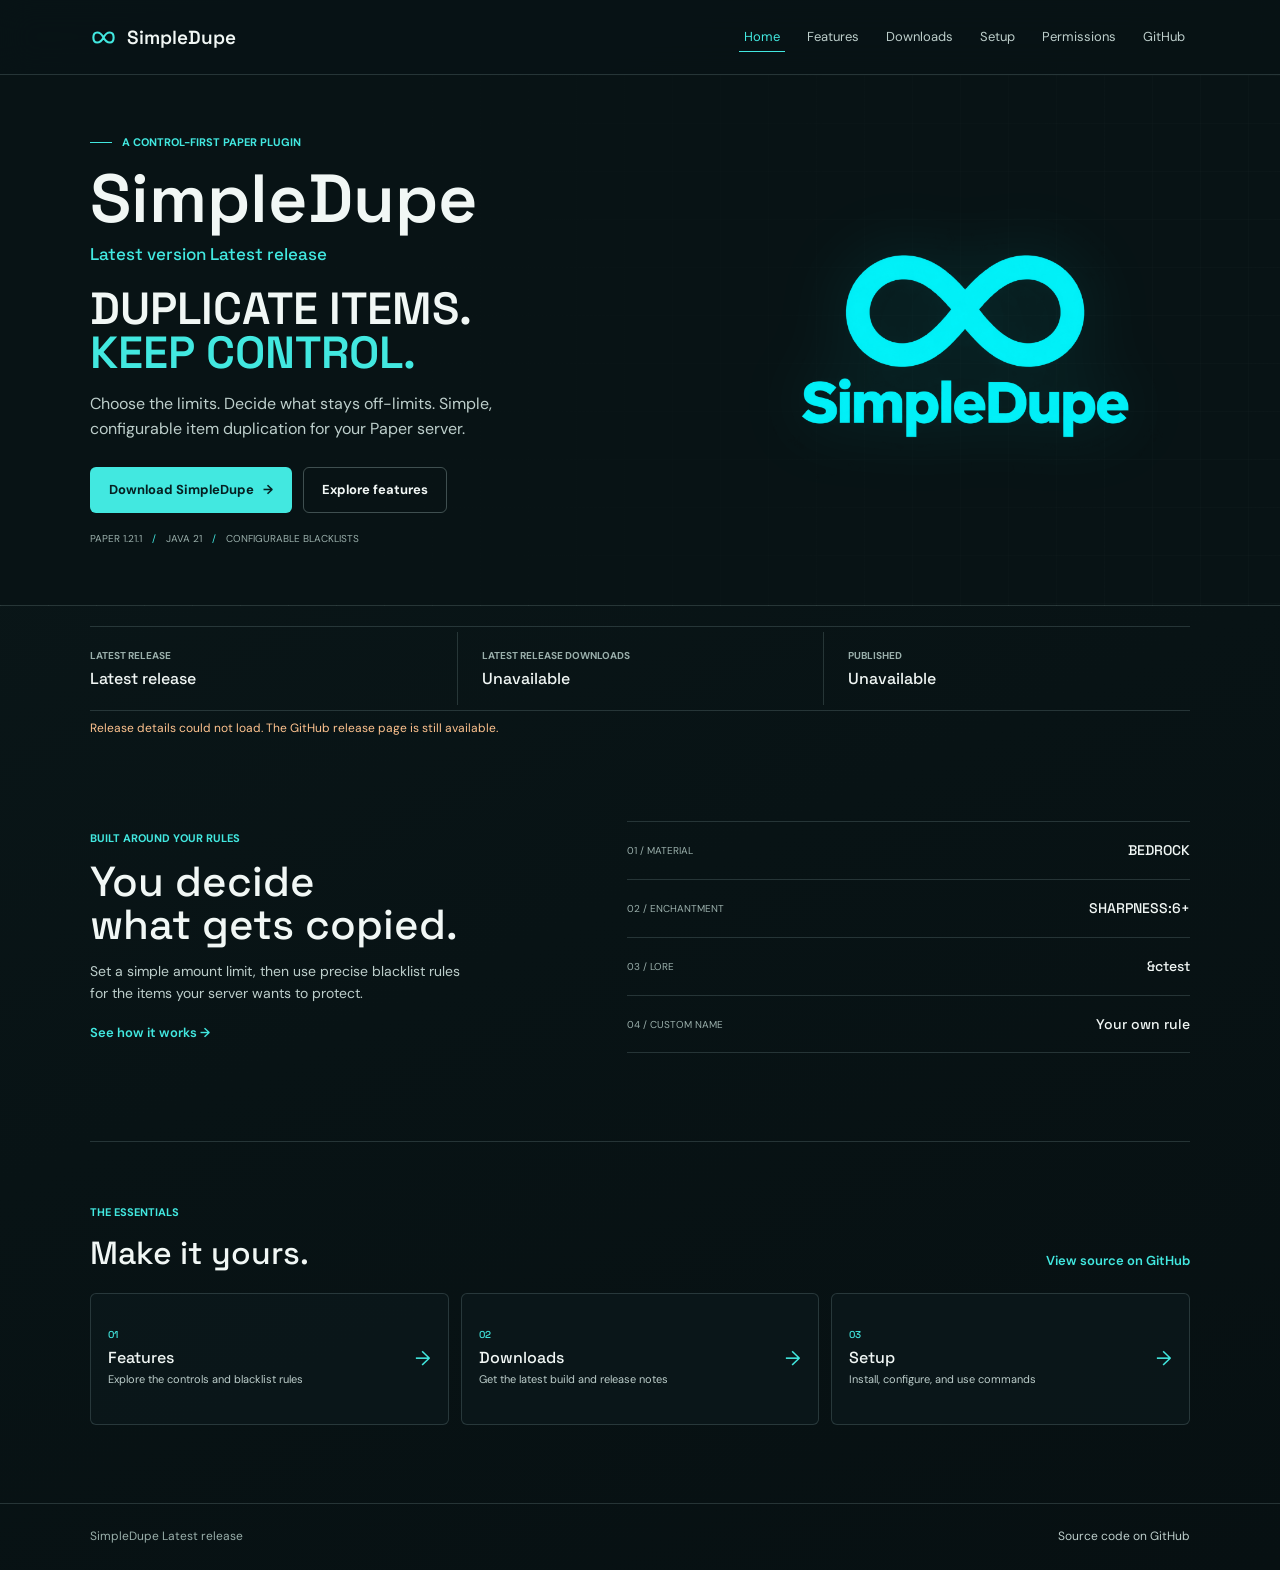
==== commit 946b00b9: "SimpleDupe 1.0.2 ( Website + Plugin )" ====
--- a/index.html
+++ b/index.html
@@ -21,6 +21,7 @@
         <a href="features.html">Features</a>
         <a href="download.html">Downloads</a>
         <a href="setup.html">Setup</a>
+        <a href="permissions.html">Permissions</a>
         <a href="https://github.com/skitmc/SimpleDupe" target="_blank" rel="noopener noreferrer">GitHub</a>
       </div>
     </nav>
--- a/styles.css
+++ b/styles.css
@@ -3,10 +3,10 @@
   --night: #081315;
   --surface: #0d1c1f;
   --ink: #f1f7f5;
-  --muted: #b3c5c2;
-  --faint: #91a8a4;
+  --muted: #bdcecb;
+  --faint: #9aafab;
   --cyan: #42e8e0;
-  --rule: rgba(188, 225, 222, .19);
+  --rule: rgba(188, 225, 222, .17);
   --ease-out: cubic-bezier(.2, .75, .25, 1);
   --display: "Space Grotesk", "Avenir Next", sans-serif;
   --body: "DM Sans", "Avenir Next", sans-serif;
@@ -54,10 +54,10 @@
   text-decoration: none;
 }
 .brand-icon { width: 27px; height: 27px; display: block; }
-.nav-links { display: flex; align-items: center; gap: 25px; }
+.nav-links { display: flex; align-items: center; gap: 17px; }
 .nav-links a {
   position: relative;
-  padding-block: 8px;
+  padding: 8px 5px;
   color: var(--muted);
   font-size: 13px;
   text-decoration: none;
@@ -102,12 +102,12 @@
 .hero-inner {
   position: relative;
   z-index: 1;
-  min-height: 570px;
+  min-height: 530px;
   display: grid;
   grid-template-columns: 1.05fr .95fr;
   align-items: center;
-  gap: 36px;
-  padding-block: 54px;
+  gap: 48px;
+  padding-block: 42px;
 }
 .hero-copy { position: relative; z-index: 1; max-width: 610px; }
 .hero-copy > * { animation: hero-enter .7s var(--ease-out) both; }
@@ -142,7 +142,7 @@
 .hero-art {
   position: relative;
   z-index: 1;
-  width: min(100%, 510px);
+  width: min(100%, 450px);
   height: auto;
   display: block;
   justify-self: end;
@@ -208,7 +208,7 @@
   justify-content: center;
   padding: 0 18px;
   border: 1px solid transparent;
-  border-radius: 4px;
+  border-radius: 6px;
   font-size: 13px;
   font-weight: 700;
   text-decoration: none;
@@ -228,7 +228,7 @@
 h2 { margin-bottom: 20px; font-size: 27px; font-weight: 500; line-height: 1.2; }
 .feature-grid { display: grid; grid-template-columns: repeat(3, minmax(0, 1fr)); }
 .feature {
-  min-height: 158px;
+  min-height: 146px;
   padding: 17px 24px 0 0;
   border-top: 1px solid var(--rule);
 }
@@ -279,14 +279,14 @@
 .hub-heading .inline-link { flex: 0 0 auto; margin: 0 0 2px; }
 .hub-grid { display: grid; grid-template-columns: repeat(3, minmax(0, 1fr)); gap: 12px; }
 .hub-link {
-  min-height: 145px;
+  min-height: 132px;
   display: flex;
   align-items: center;
   justify-content: space-between;
   gap: 12px;
   padding: 17px;
   border: 1px solid var(--rule);
-  border-radius: 4px;
+  border-radius: 6px;
   background: rgba(13, 28, 31, .56);
   text-decoration: none;
   transition: border-color .25s ease, background .25s ease, box-shadow .25s ease, transform .25s var(--ease-out);
@@ -302,7 +302,7 @@
   position: relative;
   overflow: hidden;
   isolation: isolate;
-  padding-block: 68px 45px;
+  padding-block: 55px 37px;
   border-bottom: 1px solid var(--rule);
   background-image: linear-gradient(rgba(180, 223, 219, .025) 1px, transparent 1px), linear-gradient(90deg, rgba(180, 223, 219, .025) 1px, transparent 1px);
   background-size: 38px 38px;
@@ -320,9 +320,9 @@
   opacity: .65;
   animation: line-breathe 4s ease-in-out infinite;
 }
-.page-intro h1 { margin-bottom: 12px; font-size: 54px; line-height: 1.04; }
+.page-intro h1 { margin-bottom: 10px; font-size: 48px; line-height: 1.06; }
 .page-intro p:last-child { max-width: 680px; margin-bottom: 0; color: var(--muted); font-size: 15px; }
-.content-section { padding-block: 48px 64px; }
+.content-section { padding-block: 42px 54px; }
 .content-section + .content-section { border-top: 1px solid var(--rule); }
 .content-section h2 { margin-bottom: 15px; font-size: 30px; }
 .content-copy { max-width: 760px; color: var(--muted); font-size: 14px; }
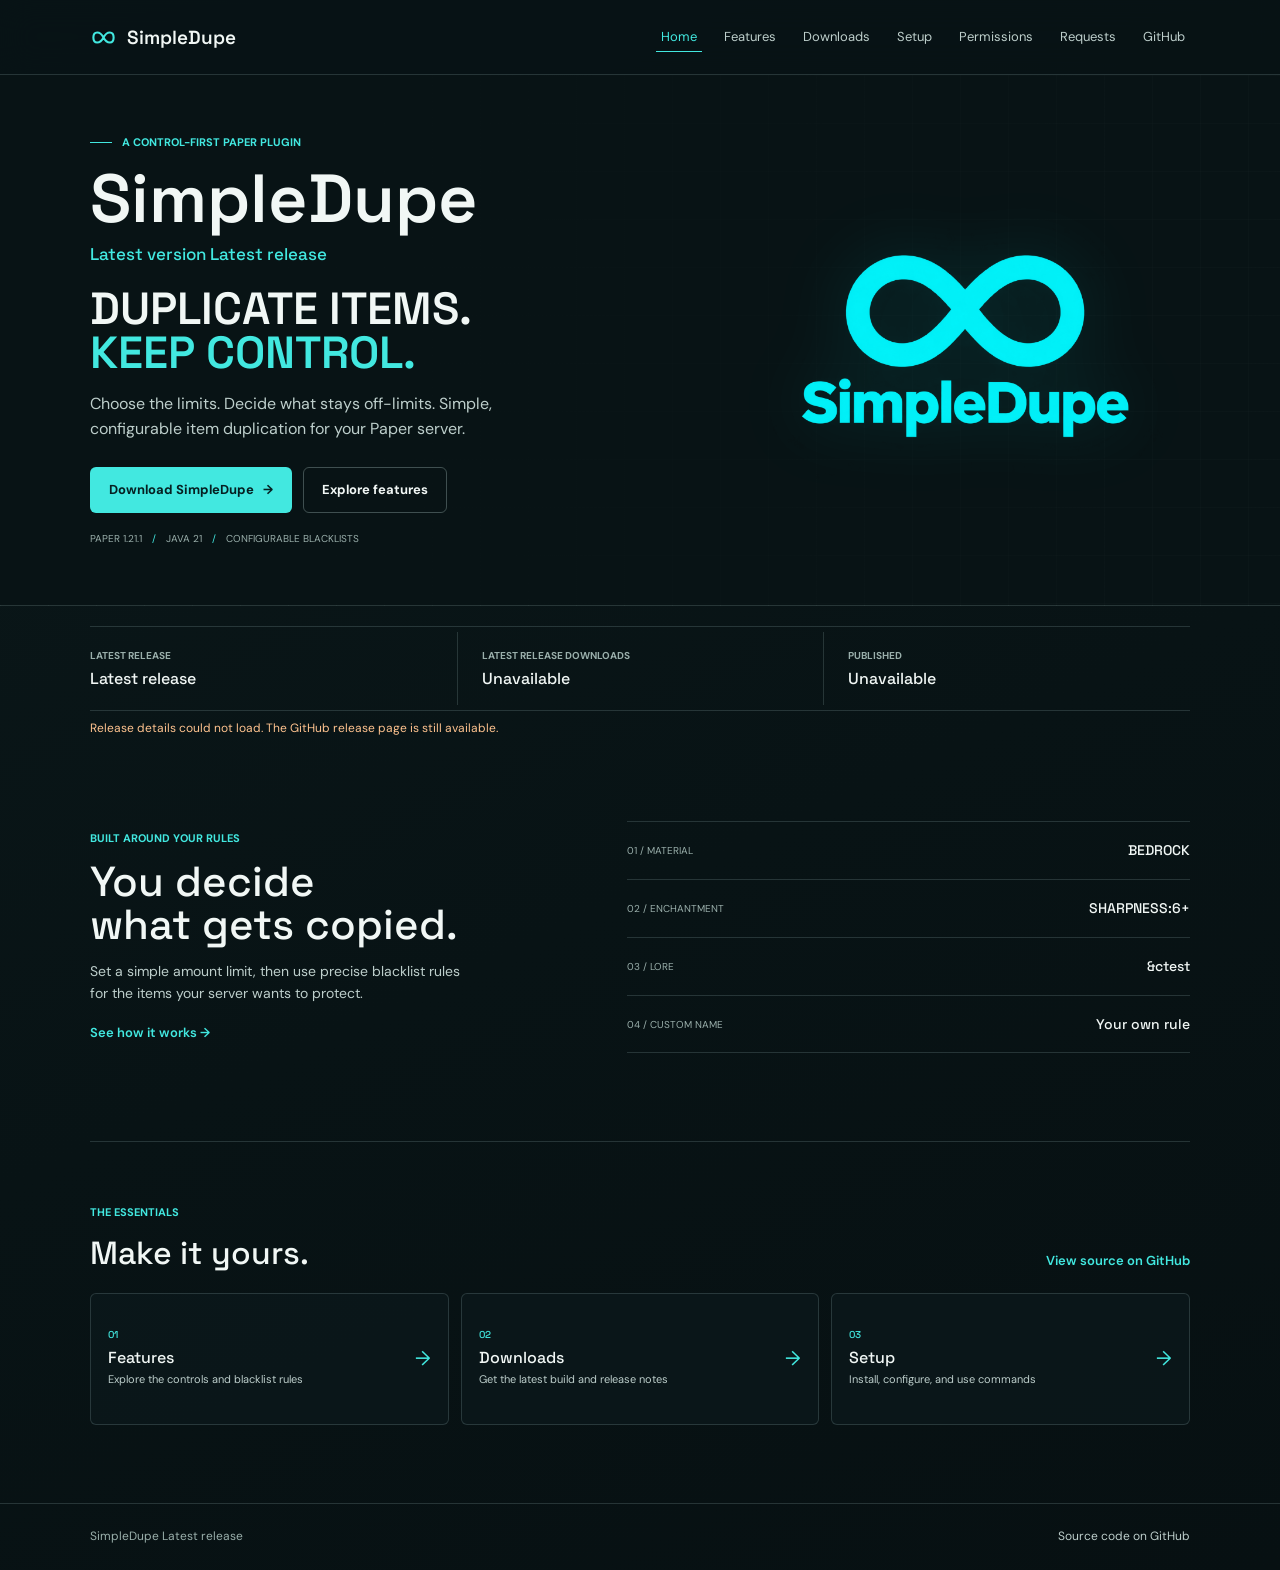
==== commit 256161ed: "SimpleDupe v1.0.4" ====
--- a/index.html
+++ b/index.html
@@ -7,6 +7,7 @@
   <meta name="description" content="SimpleDupe is a configurable Paper plugin for duplicating items with limits and detailed blacklists.">
   <title>SimpleDupe | Hub</title>
   <link rel="icon" type="image/svg+xml" href="assets/favicon.svg">
+  <link rel="icon" type="image/png" sizes="256x256" href="assets/profile-picture.png">
   <link rel="preconnect" href="https://fonts.googleapis.com">
   <link rel="preconnect" href="https://fonts.gstatic.com" crossorigin>
   <link href="https://fonts.googleapis.com/css2?family=DM+Sans:wght@400;500;600;700&family=Space+Grotesk:wght@400;500;600;700&display=swap" rel="stylesheet">
@@ -22,7 +23,8 @@
         <a href="download.html">Downloads</a>
         <a href="setup.html">Setup</a>
         <a href="permissions.html">Permissions</a>
-        <a href="https://github.com/skitmc/SimpleDupe" target="_blank" rel="noopener noreferrer">GitHub</a>
+        <a href="request.html">Requests</a>
+        <a href="https://github.com/SimpleDupe/SimpleDupe.github.io" target="_blank" rel="noopener noreferrer">GitHub</a>
       </div>
     </nav>
   </header>
@@ -79,7 +81,7 @@
           <p class="section-kicker">The essentials</p>
           <h2 id="hub-title">Make it yours.</h2>
         </div>
-        <a class="inline-link" href="https://github.com/skitmc/SimpleDupe" target="_blank" rel="noopener noreferrer">View source on GitHub</a>
+        <a class="inline-link" href="https://github.com/SimpleDupe/SimpleDupe.github.io" target="_blank" rel="noopener noreferrer">View source on GitHub</a>
       </div>
       <nav class="hub-grid" aria-label="SimpleDupe pages">
         <a class="hub-link" href="features.html">
@@ -99,7 +101,7 @@
   </main>
 
   <footer class="site-footer">
-    <div class="footer-inner container"><span>SimpleDupe <span data-release-version>Latest release</span></span><a href="https://github.com/skitmc/SimpleDupe" target="_blank" rel="noopener noreferrer">Source code on GitHub</a></div>
+    <div class="footer-inner container"><span>SimpleDupe <span data-release-version>Latest release</span></span><a href="https://github.com/SimpleDupe/SimpleDupe.github.io" target="_blank" rel="noopener noreferrer">Source code on GitHub</a></div>
   </footer>
   <script src="site.js" defer></script>
 </body>
--- a/styles.css
+++ b/styles.css
@@ -382,6 +382,37 @@
   tab-size: 2;
 }
 
+.request-form { max-width: 760px; }
+.request-form fieldset { min-width: 0; margin: 0 0 28px; padding: 0 0 25px; border: 0; border-bottom: 1px solid var(--rule); }
+.request-form legend { margin-bottom: 10px; color: var(--ink); font: 500 20px/1.3 var(--display); }
+.request-form .form-note { margin-bottom: 14px; color: var(--muted); font-size: 13px; }
+.form-grid { display: grid; grid-template-columns: repeat(2, minmax(0, 1fr)); gap: 16px; }
+.request-form label { display: grid; align-content: start; gap: 7px; margin-bottom: 18px; color: var(--ink); font-size: 13px; font-weight: 600; }
+.request-form label > span { color: var(--faint); font-size: 11px; font-weight: 400; }
+.request-form input:not([type="radio"]), .request-form textarea, .request-form select {
+  width: 100%;
+  min-height: 44px;
+  padding: 10px 12px;
+  border: 1px solid rgba(188, 225, 222, .24);
+  border-radius: 4px;
+  background: rgba(8, 19, 21, .82);
+  color: var(--ink);
+  font: 400 14px/1.45 var(--body);
+}
+.request-form textarea { min-height: 150px; resize: vertical; }
+.request-form input::placeholder, .request-form textarea::placeholder { color: #829793; opacity: 1; }
+.request-form input:focus, .request-form textarea:focus, .request-form select:focus { border-color: var(--cyan); outline: 2px solid rgba(66, 232, 224, .15); }
+.request-choice { display: inline-grid; grid-template-columns: repeat(2, minmax(120px, 1fr)); gap: 4px; padding: 4px; border: 1px solid var(--rule); border-radius: 5px; background: rgba(8, 19, 21, .7); }
+.request-choice label { display: block; margin: 0; cursor: pointer; }
+.request-choice input { position: absolute; width: 1px; height: 1px; overflow: hidden; opacity: 0; }
+.request-choice label span { display: block; padding: 9px 16px; border-radius: 3px; color: var(--muted); text-align: center; transition: background .18s ease, color .18s ease; }
+.request-choice input:checked + span { background: var(--cyan); color: #062022; }
+.request-choice input:focus-visible + span { outline: 2px solid var(--cyan); outline-offset: 3px; }
+.request-fields { margin-bottom: 24px; }
+.request-fields[hidden] { display: none; }
+.request-fields h2 { margin-bottom: 20px; }
+.request-form > .button { min-width: 175px; cursor: pointer; }
+
 .site-footer { margin-top: 0; border-top: 1px solid var(--rule); color: var(--faint); font-size: 12px; }
 .footer-inner { min-height: 66px; display: flex; align-items: center; justify-content: space-between; gap: 18px; }
 .footer-inner a { color: var(--muted); text-decoration: none; }
@@ -389,8 +420,9 @@
 
 @media (max-width: 760px) {
   .container { width: min(100% - 36px, 600px); }
-  .site-nav { min-height: 66px; }
-  .nav-links { gap: 15px; }
+  .site-nav { min-height: 66px; flex-wrap: wrap; justify-content: center; padding-block: 13px; }
+  .brand { width: 100%; justify-content: center; }
+  .nav-links { width: 100%; justify-content: center; flex-wrap: wrap; gap: 8px 17px; }
   .nav-links a { font-size: 12px; }
   .hero-inner { min-height: 0; grid-template-columns: 1fr; gap: 10px; padding-block: 44px 30px; }
   h1 { font-size: 54px; }
@@ -417,6 +449,7 @@
   .page-intro h1 { font-size: 38px; }
   .download-layout { grid-template-columns: 1fr; gap: 25px; }
   .content-section { padding-block: 30px 42px; }
+  .form-grid { grid-template-columns: 1fr; gap: 0; }
 }
 @media (max-width: 480px) {
   .container { width: calc(100% - 32px); }
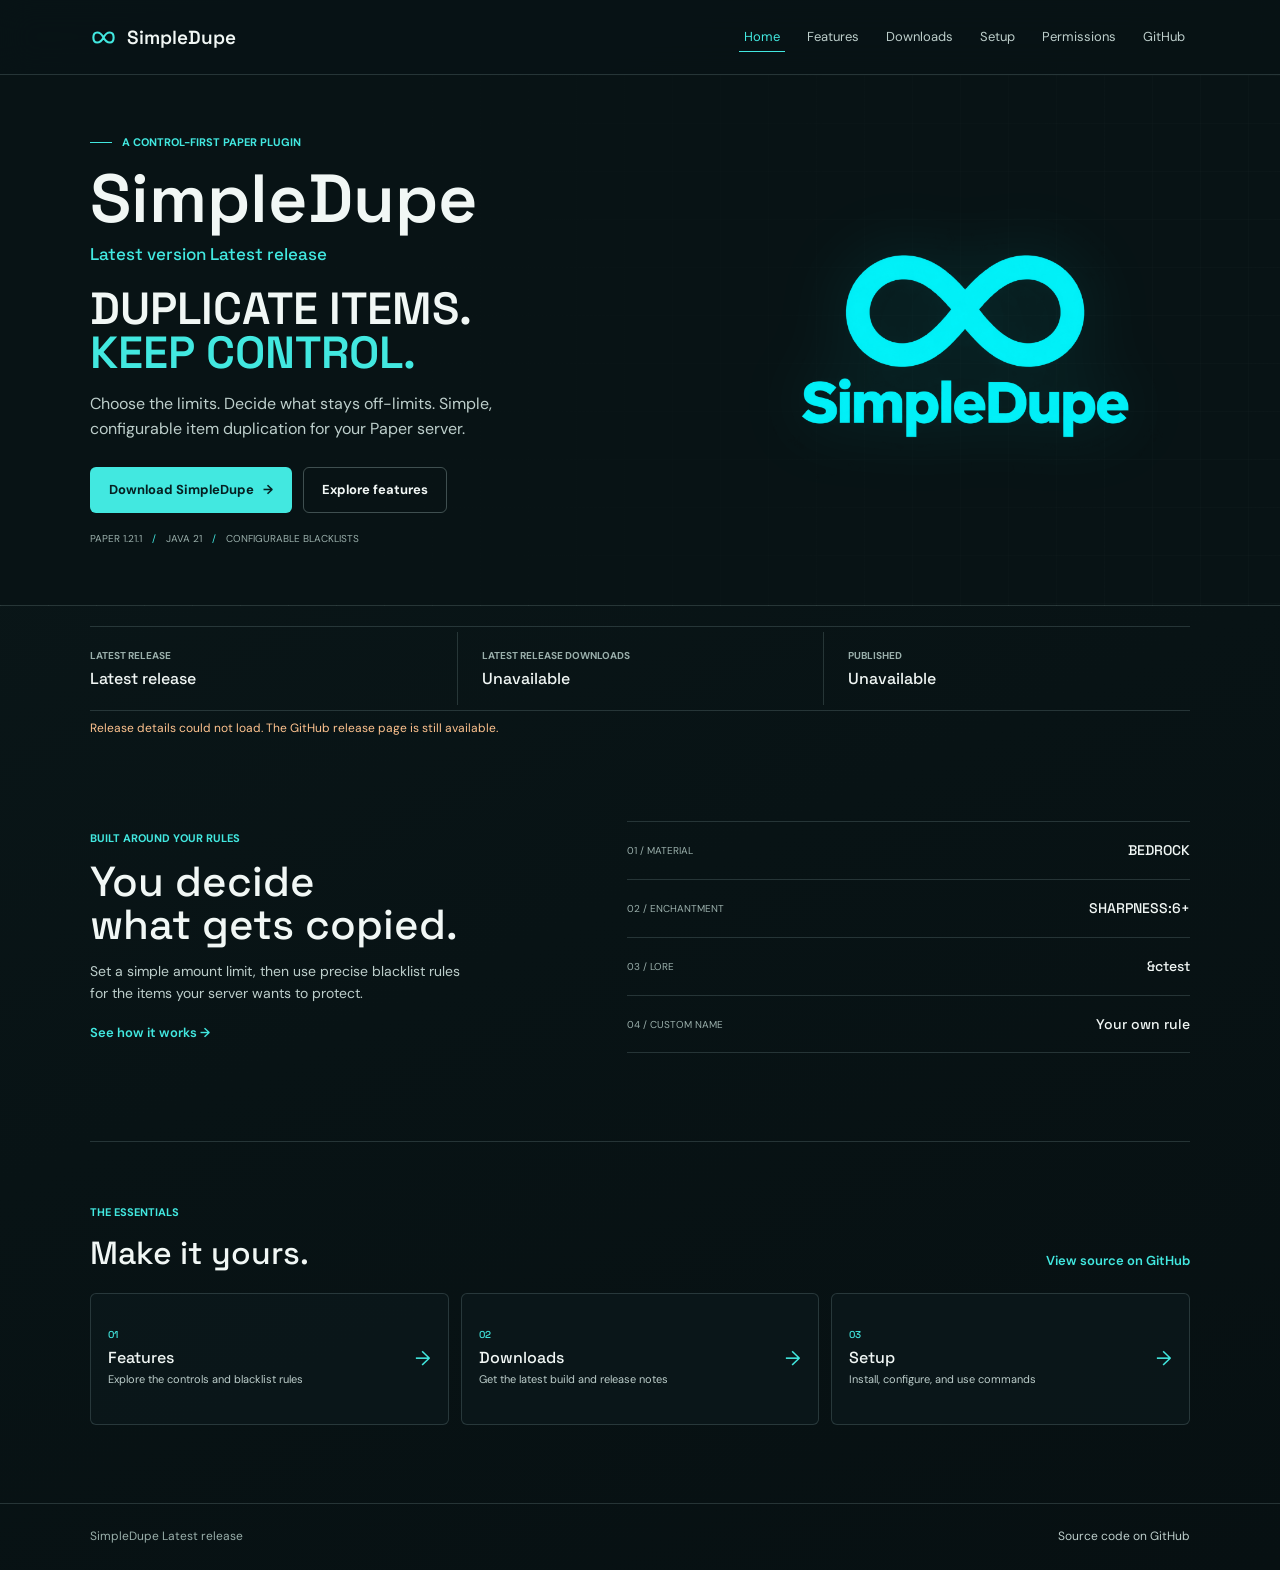
==== commit e6d614ff: "Revert "SimpleDupe v1.0.4" This reverts commit 256161ed963bdd9a27267453f4241fac654181e2." ====
--- a/index.html
+++ b/index.html
@@ -23,7 +23,6 @@
         <a href="download.html">Downloads</a>
         <a href="setup.html">Setup</a>
         <a href="permissions.html">Permissions</a>
-        <a href="request.html">Requests</a>
         <a href="https://github.com/SimpleDupe/SimpleDupe.github.io" target="_blank" rel="noopener noreferrer">GitHub</a>
       </div>
     </nav>
--- a/styles.css
+++ b/styles.css
@@ -382,37 +382,6 @@
   tab-size: 2;
 }
 
-.request-form { max-width: 760px; }
-.request-form fieldset { min-width: 0; margin: 0 0 28px; padding: 0 0 25px; border: 0; border-bottom: 1px solid var(--rule); }
-.request-form legend { margin-bottom: 10px; color: var(--ink); font: 500 20px/1.3 var(--display); }
-.request-form .form-note { margin-bottom: 14px; color: var(--muted); font-size: 13px; }
-.form-grid { display: grid; grid-template-columns: repeat(2, minmax(0, 1fr)); gap: 16px; }
-.request-form label { display: grid; align-content: start; gap: 7px; margin-bottom: 18px; color: var(--ink); font-size: 13px; font-weight: 600; }
-.request-form label > span { color: var(--faint); font-size: 11px; font-weight: 400; }
-.request-form input:not([type="radio"]), .request-form textarea, .request-form select {
-  width: 100%;
-  min-height: 44px;
-  padding: 10px 12px;
-  border: 1px solid rgba(188, 225, 222, .24);
-  border-radius: 4px;
-  background: rgba(8, 19, 21, .82);
-  color: var(--ink);
-  font: 400 14px/1.45 var(--body);
-}
-.request-form textarea { min-height: 150px; resize: vertical; }
-.request-form input::placeholder, .request-form textarea::placeholder { color: #829793; opacity: 1; }
-.request-form input:focus, .request-form textarea:focus, .request-form select:focus { border-color: var(--cyan); outline: 2px solid rgba(66, 232, 224, .15); }
-.request-choice { display: inline-grid; grid-template-columns: repeat(2, minmax(120px, 1fr)); gap: 4px; padding: 4px; border: 1px solid var(--rule); border-radius: 5px; background: rgba(8, 19, 21, .7); }
-.request-choice label { display: block; margin: 0; cursor: pointer; }
-.request-choice input { position: absolute; width: 1px; height: 1px; overflow: hidden; opacity: 0; }
-.request-choice label span { display: block; padding: 9px 16px; border-radius: 3px; color: var(--muted); text-align: center; transition: background .18s ease, color .18s ease; }
-.request-choice input:checked + span { background: var(--cyan); color: #062022; }
-.request-choice input:focus-visible + span { outline: 2px solid var(--cyan); outline-offset: 3px; }
-.request-fields { margin-bottom: 24px; }
-.request-fields[hidden] { display: none; }
-.request-fields h2 { margin-bottom: 20px; }
-.request-form > .button { min-width: 175px; cursor: pointer; }
-
 .site-footer { margin-top: 0; border-top: 1px solid var(--rule); color: var(--faint); font-size: 12px; }
 .footer-inner { min-height: 66px; display: flex; align-items: center; justify-content: space-between; gap: 18px; }
 .footer-inner a { color: var(--muted); text-decoration: none; }
@@ -420,9 +389,8 @@
 
 @media (max-width: 760px) {
   .container { width: min(100% - 36px, 600px); }
-  .site-nav { min-height: 66px; flex-wrap: wrap; justify-content: center; padding-block: 13px; }
-  .brand { width: 100%; justify-content: center; }
-  .nav-links { width: 100%; justify-content: center; flex-wrap: wrap; gap: 8px 17px; }
+  .site-nav { min-height: 66px; }
+  .nav-links { gap: 15px; }
   .nav-links a { font-size: 12px; }
   .hero-inner { min-height: 0; grid-template-columns: 1fr; gap: 10px; padding-block: 44px 30px; }
   h1 { font-size: 54px; }
@@ -449,7 +417,6 @@
   .page-intro h1 { font-size: 38px; }
   .download-layout { grid-template-columns: 1fr; gap: 25px; }
   .content-section { padding-block: 30px 42px; }
-  .form-grid { grid-template-columns: 1fr; gap: 0; }
 }
 @media (max-width: 480px) {
   .container { width: calc(100% - 32px); }
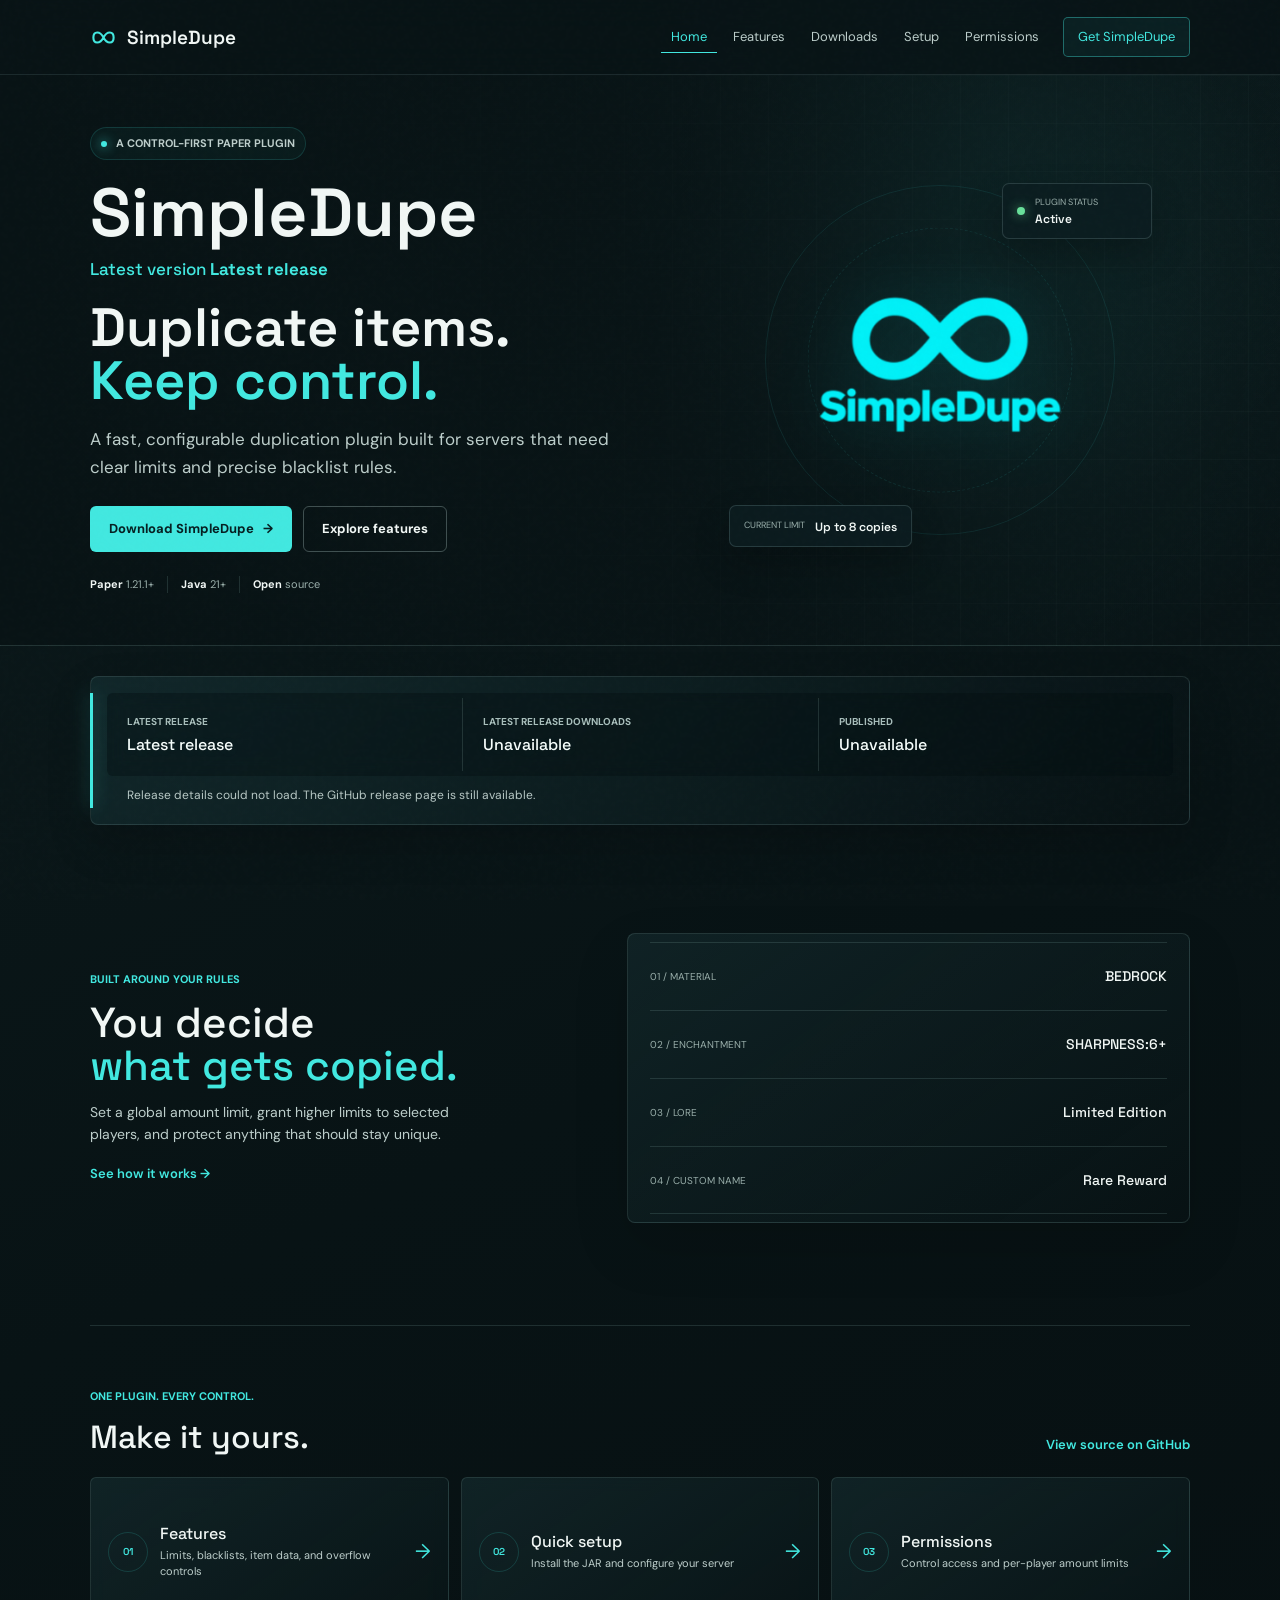
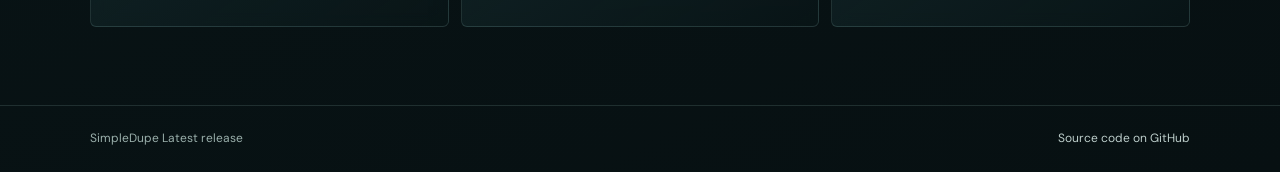
==== commit 0ce45231: "Updated Style of HTML" ====
--- a/index.html
+++ b/index.html
@@ -23,7 +23,7 @@
         <a href="download.html">Downloads</a>
         <a href="setup.html">Setup</a>
         <a href="permissions.html">Permissions</a>
-        <a href="https://github.com/SimpleDupe/SimpleDupe.github.io" target="_blank" rel="noopener noreferrer">GitHub</a>
+        <a class="nav-cta" href="download.html">Get SimpleDupe</a>
       </div>
     </nav>
   </header>
@@ -35,18 +35,28 @@
       <span class="shooting-star star-three" aria-hidden="true"></span>
       <div class="hero-inner container">
         <div class="hero-copy">
-          <p class="eyebrow">A control-first Paper plugin</p>
+          <div class="hero-badge"><span></span> A control-first Paper plugin</div>
           <h1>SimpleDupe</h1>
-          <p class="release-version">Latest version <span data-release-version>Loading...</span></p>
-          <p class="hero-manifesto">DUPLICATE ITEMS.<br><span>KEEP CONTROL.</span></p>
-          <p class="hero-lede">Choose the limits. Decide what stays off-limits. Simple, configurable item duplication for your Paper server.</p>
+          <p class="release-version">Latest version <strong data-release-version>Loading...</strong></p>
+          <p class="hero-manifesto">Duplicate items.<br><span>Keep control.</span></p>
+          <p class="hero-lede">A fast, configurable duplication plugin built for servers that need clear limits and precise blacklist rules.</p>
           <div class="hero-actions">
             <a class="button button-primary" href="download.html">Download SimpleDupe <span aria-hidden="true">&rarr;</span></a>
             <a class="button button-secondary" href="features.html">Explore features</a>
           </div>
-          <p class="hero-compatibility">PAPER 1.21.1 <span aria-hidden="true">/</span> JAVA 21 <span aria-hidden="true">/</span> CONFIGURABLE BLACKLISTS</p>
+          <div class="hero-proof">
+            <span><b>Paper</b> 1.21.1+</span>
+            <span><b>Java</b> 21+</span>
+            <span><b>Open</b> source</span>
+          </div>
         </div>
-        <img class="hero-art" src="assets/simpledupe-logo.png" alt="SimpleDupe cyan infinity logo">
+        <div class="hero-visual" aria-label="SimpleDupe plugin preview">
+          <div class="hero-orbit orbit-one"></div>
+          <div class="hero-orbit orbit-two"></div>
+          <img class="hero-art" src="assets/simpledupe-logo.png" alt="SimpleDupe cyan infinity logo">
+          <div class="hero-status-card hero-status-top"><span class="status-dot"></span><div><small>Plugin status</small><strong>Active</strong></div></div>
+          <div class="hero-status-card hero-status-bottom"><small>Current limit</small><strong>Up to 8 copies</strong></div>
+        </div>
       </div>
     </section>
 
@@ -62,37 +72,40 @@
     <section class="control-story container" aria-labelledby="control-title">
       <div class="control-intro">
         <p class="section-kicker">Built around your rules</p>
-        <h2 id="control-title">You decide<br>what gets copied.</h2>
-        <p>Set a simple amount limit, then use precise blacklist rules for the items your server wants to protect.</p>
+        <h2 id="control-title">You decide<br><span>what gets copied.</span></h2>
+        <p>Set a global amount limit, grant higher limits to selected players, and protect anything that should stay unique.</p>
         <a class="inline-link" href="features.html">See how it works <span aria-hidden="true">&rarr;</span></a>
       </div>
       <div class="control-list" aria-label="Blacklist options">
         <div class="control-row"><span class="control-type">01 / MATERIAL</span><span class="control-value">BEDROCK</span></div>
         <div class="control-row"><span class="control-type">02 / ENCHANTMENT</span><span class="control-value">SHARPNESS:6+</span></div>
-        <div class="control-row"><span class="control-type">03 / LORE</span><span class="control-value">&amp;ctest</span></div>
-        <div class="control-row"><span class="control-type">04 / CUSTOM NAME</span><span class="control-value">Your own rule</span></div>
+        <div class="control-row"><span class="control-type">03 / LORE</span><span class="control-value">Limited Edition</span></div>
+        <div class="control-row"><span class="control-type">04 / CUSTOM NAME</span><span class="control-value">Rare Reward</span></div>
       </div>
     </section>
 
     <section class="hub-section container" aria-labelledby="hub-title">
       <div class="hub-heading">
         <div>
-          <p class="section-kicker">The essentials</p>
+          <p class="section-kicker">One plugin. Every control.</p>
           <h2 id="hub-title">Make it yours.</h2>
         </div>
         <a class="inline-link" href="https://github.com/SimpleDupe/SimpleDupe.github.io" target="_blank" rel="noopener noreferrer">View source on GitHub</a>
       </div>
       <nav class="hub-grid" aria-label="SimpleDupe pages">
         <a class="hub-link" href="features.html">
-          <span><span class="hub-index">01</span><strong>Features</strong><small>Explore the controls and blacklist rules</small></span>
-          <span class="hub-arrow" aria-hidden="true">&rarr;</span>
-        </a>
-        <a class="hub-link" href="download.html">
-          <span><span class="hub-index">02</span><strong>Downloads</strong><small>Get the latest build and release notes</small></span>
+          <span class="hub-icon" aria-hidden="true">01</span>
+          <span><strong>Features</strong><small>Limits, blacklists, item data, and overflow controls</small></span>
           <span class="hub-arrow" aria-hidden="true">&rarr;</span>
         </a>
         <a class="hub-link" href="setup.html">
-          <span><span class="hub-index">03</span><strong>Setup</strong><small>Install, configure, and use commands</small></span>
+          <span class="hub-icon" aria-hidden="true">02</span>
+          <span><strong>Quick setup</strong><small>Install the JAR and configure your server</small></span>
+          <span class="hub-arrow" aria-hidden="true">&rarr;</span>
+        </a>
+        <a class="hub-link" href="permissions.html">
+          <span class="hub-icon" aria-hidden="true">03</span>
+          <span><strong>Permissions</strong><small>Control access and per-player amount limits</small></span>
           <span class="hub-arrow" aria-hidden="true">&rarr;</span>
         </a>
       </nav>
--- a/styles.css
+++ b/styles.css
@@ -436,3 +436,301 @@
   *, *::before, *::after { scroll-behavior: auto !important; animation-duration: .01ms !important; animation-iteration-count: 1 !important; transition-duration: .01ms !important; }
   html.motion-ready .scroll-reveal { opacity: 1; filter: none; transform: none; }
 }
+
+/* Premium surface layer */
+:root {
+  --surface: #102225;
+  --surface-strong: #13282b;
+  --rule: rgba(178, 225, 220, .14);
+}
+
+body {
+  background:
+    radial-gradient(circle at 78% 8%, rgba(66, 232, 224, .065), transparent 24rem),
+    linear-gradient(155deg, #0c1a1c 0%, var(--night) 58%, #071012 100%);
+}
+
+body::before {
+  position: fixed;
+  inset: 0;
+  z-index: 20;
+  content: "";
+  pointer-events: none;
+  opacity: .018;
+  background-image: url("data:image/svg+xml,%3Csvg viewBox='0 0 180 180' xmlns='http://www.w3.org/2000/svg'%3E%3Cfilter id='n'%3E%3CfeTurbulence type='fractalNoise' baseFrequency='.9' numOctaves='2' stitchTiles='stitch'/%3E%3C/filter%3E%3Crect width='100%25' height='100%25' filter='url(%23n)' opacity='.8'/%3E%3C/svg%3E");
+}
+
+.site-header {
+  background: rgba(8, 19, 21, .82);
+  border-bottom-color: rgba(188, 225, 222, .11);
+}
+
+.nav-links { gap: 6px; }
+.nav-links a { padding: 9px 10px; }
+.nav-links .nav-cta {
+  margin-left: 8px;
+  padding: 9px 14px;
+  border: 1px solid rgba(66, 232, 224, .38);
+  border-radius: 5px;
+  color: var(--cyan);
+  background: rgba(66, 232, 224, .055);
+}
+.nav-links .nav-cta::after { display: none; }
+.nav-links .nav-cta:hover { border-color: var(--cyan); background: rgba(66, 232, 224, .11); }
+
+.home-hero {
+  background:
+    linear-gradient(rgba(180, 223, 219, .032) 1px, transparent 1px),
+    linear-gradient(90deg, rgba(180, 223, 219, .032) 1px, transparent 1px),
+    radial-gradient(circle at 78% 48%, rgba(66, 232, 224, .075), transparent 22rem);
+  background-size: 48px 48px, 48px 48px, auto;
+}
+.home-hero::after { background: linear-gradient(90deg, var(--night) 0%, rgba(8, 19, 21, .82) 46%, rgba(8, 19, 21, .2) 100%); }
+ .hero-inner { min-height: 570px; grid-template-columns: minmax(0, 1.05fr) minmax(360px, .95fr); }
+.hero-copy { width: 100%; align-self: center; }
+.hero-badge {
+  width: fit-content;
+  display: flex;
+  align-items: center;
+  gap: 9px;
+  margin-bottom: 18px;
+  padding: 7px 10px;
+  border: 1px solid rgba(66, 232, 224, .15);
+  border-radius: 999px;
+  background: rgba(66, 232, 224, .035);
+  color: var(--muted);
+  font-size: 11px;
+  font-weight: 700;
+  text-transform: uppercase;
+}
+.hero-badge span { width: 6px; height: 6px; border-radius: 50%; background: var(--cyan); box-shadow: 0 0 12px var(--cyan); }
+.hero-manifesto { max-width: 520px; font-size: 54px; text-transform: none; letter-spacing: 0; }
+.hero-lede { max-width: 520px; font-size: 17px; line-height: 1.65; }
+.hero-proof {
+  display: flex;
+  align-items: center;
+  gap: 0;
+  margin-top: 24px;
+  color: var(--faint);
+  font-size: 11px;
+}
+.hero-proof span { padding: 0 13px; border-right: 1px solid var(--rule); }
+.hero-proof span:first-child { padding-left: 0; }
+.hero-proof span:last-child { border-right: 0; }
+.hero-proof b { color: var(--ink); }
+.hero-visual { position: relative; min-height: 430px; display: grid; place-items: center; }
+.hero-art { width: min(88%, 390px); }
+.hero-orbit { position: absolute; border: 1px solid rgba(66, 232, 224, .09); border-radius: 50%; }
+.orbit-one { width: 350px; height: 350px; }
+.orbit-two { width: 265px; height: 265px; border-style: dashed; animation: orbit-spin 28s linear infinite; }
+.hero-status-card {
+  position: absolute;
+  display: flex;
+  align-items: center;
+  gap: 10px;
+  min-width: 150px;
+  padding: 12px 14px;
+  border: 1px solid rgba(188, 225, 222, .16);
+  border-radius: 7px;
+  background: rgba(12, 29, 32, .88);
+  box-shadow: 0 16px 35px rgba(0, 0, 0, .24);
+  backdrop-filter: blur(12px);
+}
+.hero-status-card small, .hero-status-card strong { display: block; }
+.hero-status-card small { color: var(--faint); font-size: 9px; text-transform: uppercase; }
+.hero-status-card strong { margin-top: 2px; font: 600 12px/1.2 var(--display); }
+.hero-status-top { top: 76px; right: 0; }
+.hero-status-bottom { bottom: 68px; left: 8px; }
+.status-dot { width: 8px; height: 8px; border-radius: 50%; background: #68df9a; box-shadow: 0 0 11px rgba(104, 223, 154, .75); }
+@keyframes orbit-spin { to { transform: rotate(360deg); } }
+
+.hero-visual {
+  width: 100%;
+  max-width: 460px;
+  min-height: 430px;
+  justify-self: center;
+  align-self: center;
+  place-items: center;
+}
+.hero-visual .hero-art {
+  position: absolute;
+  z-index: 2;
+  left: 50%;
+  top: 50%;
+  width: min(72%, 340px);
+  justify-self: auto;
+  transform: translate(-50%, -50%);
+  animation: none;
+}
+.hero-visual .hero-orbit {
+  position: absolute;
+  left: 50%;
+  top: 50%;
+  transform: translate(-50%, -50%);
+}
+.hero-visual .orbit-two { animation-name: orbit-spin-centered; }
+@keyframes orbit-spin-centered {
+  from { transform: translate(-50%, -50%) rotate(0deg); }
+  to { transform: translate(-50%, -50%) rotate(360deg); }
+}
+.hero-status-top { top: 38px; right: 4%; }
+.hero-status-bottom { z-index: 3; bottom: 28px; left: 4%; }
+.hero-status-top { z-index: 3; }
+
+.metrics, .release-facts, .data-table, pre, .hub-link, .feature {
+  backdrop-filter: blur(8px);
+}
+.release-bar {
+  position: relative;
+  margin-top: 30px;
+  margin-bottom: 12px;
+  padding: 16px;
+  border: 1px solid rgba(188, 225, 222, .13);
+  border-radius: 8px;
+  background: linear-gradient(135deg, rgba(18, 40, 43, .94), rgba(8, 19, 21, .96));
+  box-shadow: 0 18px 45px rgba(0, 0, 0, .16);
+}
+.release-bar::before {
+  position: absolute;
+  top: 16px;
+  left: -1px;
+  width: 3px;
+  height: calc(100% - 32px);
+  content: "";
+  background: var(--cyan);
+  box-shadow: 0 0 18px rgba(66, 232, 224, .45);
+}
+.release-bar .metrics {
+  border: 0;
+  border-radius: 6px;
+  background: rgba(5, 14, 16, .38);
+}
+.release-bar .metric { padding-inline: 20px; }
+.release-bar .metric + .metric { border-left-color: rgba(188, 225, 222, .14); }
+.release-bar .metric-label { color: #a9bfbc; }
+.release-bar .metric-value { color: #f7fffd; text-shadow: 0 1px 14px rgba(66, 232, 224, .08); }
+.release-bar .release-status { margin: 10px 20px 2px; color: #b8c9c6; }
+.control-story { padding-block: 96px 102px; }
+.control-intro h2 span { color: var(--cyan); }
+.control-list {
+  padding: 8px 22px;
+  border: 1px solid var(--rule);
+  border-radius: 8px;
+  background: linear-gradient(145deg, rgba(19, 40, 43, .72), rgba(8, 19, 21, .45));
+  box-shadow: 0 24px 55px rgba(0, 0, 0, .14);
+}
+.control-row { min-height: 68px; }
+.control-row:hover { border-radius: 4px; background: rgba(66, 232, 224, .025); }
+
+.hub-link { min-height: 150px; background: linear-gradient(145deg, rgba(19, 40, 43, .78), rgba(10, 23, 25, .58)); }
+.hub-icon {
+  width: 40px;
+  height: 40px;
+  flex: 0 0 auto;
+  display: grid;
+  place-items: center;
+  border: 1px solid rgba(66, 232, 224, .16);
+  border-radius: 50%;
+  color: var(--cyan);
+  font: 600 10px/1 var(--display);
+}
+.hub-link > span:nth-child(2) { flex: 1; }
+
+.page-intro {
+  min-height: 215px;
+  display: flex;
+  flex-direction: column;
+  justify-content: center;
+  background:
+    radial-gradient(circle at 82% 30%, rgba(66, 232, 224, .075), transparent 15rem),
+    linear-gradient(rgba(180, 223, 219, .025) 1px, transparent 1px),
+    linear-gradient(90deg, rgba(180, 223, 219, .025) 1px, transparent 1px);
+  background-size: auto, 38px 38px, 38px 38px;
+}
+.page-intro h1 { font-size: 52px; }
+.content-section { padding-block: 58px 66px; }
+.content-section h2 { font-size: 34px; }
+.feature-grid { gap: 12px; }
+.feature {
+  min-height: 190px;
+  margin: 0;
+  padding: 20px;
+  border: 1px solid var(--rule);
+  border-radius: 7px;
+  background: linear-gradient(145deg, rgba(19, 40, 43, .58), rgba(8, 19, 21, .38));
+}
+.feature + .feature { border-left: 1px solid var(--rule); }
+.feature:hover { border-color: rgba(66, 232, 224, .42); transform: translateY(-3px); transition: .25s var(--ease-out); }
+.feature h3 { font-size: 18px; }
+.feature p { line-height: 1.65; }
+
+.download-layout {
+  padding: 32px;
+  border: 1px solid var(--rule);
+  border-radius: 8px;
+  background: linear-gradient(145deg, rgba(17, 38, 41, .82), rgba(8, 19, 21, .52));
+  box-shadow: 0 24px 60px rgba(0, 0, 0, .16);
+}
+.release-facts { border: 1px solid var(--rule); border-radius: 7px; padding: 8px 18px; background: rgba(7, 16, 18, .42); }
+.release-notes {
+  padding: 22px 24px;
+  border: 1px solid var(--rule);
+  border-radius: 7px;
+  background: rgba(12, 28, 30, .48);
+}
+pre {
+  border-radius: 7px;
+  border-color: rgba(188, 225, 222, .12);
+  background: linear-gradient(145deg, #071012, #091719);
+  box-shadow: inset 0 1px rgba(255, 255, 255, .018);
+}
+.data-table {
+  overflow: hidden;
+  border: 1px solid var(--rule);
+  border-radius: 7px;
+  background: rgba(12, 28, 30, .32);
+}
+.data-table th, .data-table td { padding: 15px 18px; }
+.data-table thead th { background: rgba(66, 232, 224, .035); }
+
+@media (min-width: 761px) {
+  .feature-grid > .feature:nth-child(2),
+  .feature-grid > .feature:nth-child(5) { transform: translateY(18px); }
+  .feature-grid > .feature:nth-child(2):hover,
+  .feature-grid > .feature:nth-child(5):hover { transform: translateY(15px); }
+  .hub-grid > .hub-link:nth-child(1),
+  .hub-grid > .hub-link:nth-child(3) { transform: translateY(10px); }
+  .hub-grid > .hub-link:nth-child(1):hover,
+  .hub-grid > .hub-link:nth-child(3):hover { transform: translateY(7px); }
+}
+
+@media (max-width: 760px) {
+  .nav-links { gap: 5px; }
+  .nav-links .nav-cta { margin-left: 0; }
+  .hero-inner { min-height: 0; }
+  .hero-manifesto { font-size: 41px; }
+  .hero-visual { min-height: 330px; }
+  .hero-visual .hero-art { width: min(76%, 300px); transform: translate(-50%, -50%); animation: none; }
+  .orbit-one { width: 280px; height: 280px; }
+  .orbit-two { width: 220px; height: 220px; }
+  .hero-status-top { top: 44px; }
+  .hero-status-bottom { bottom: 38px; }
+  .hero-proof { flex-wrap: wrap; row-gap: 8px; }
+  .control-story { padding-block: 62px 68px; }
+  .download-layout { padding: 22px; }
+  .feature + .feature { border-left: 1px solid var(--rule); }
+}
+
+@media (max-width: 480px) {
+  .nav-links { row-gap: 4px; }
+  .nav-links a { padding-inline: 7px; }
+  .nav-links .nav-cta { width: auto; padding: 7px 9px; }
+  .hero-badge { font-size: 9px; }
+  .hero-manifesto { font-size: 34px; }
+  .hero-proof span { padding-inline: 8px; }
+  .hero-visual { min-height: 290px; }
+  .hero-status-card { min-width: 132px; }
+  .hero-status-top { right: -4px; }
+  .hero-status-bottom { left: -4px; }
+  .page-intro h1 { font-size: 40px; }
+}
